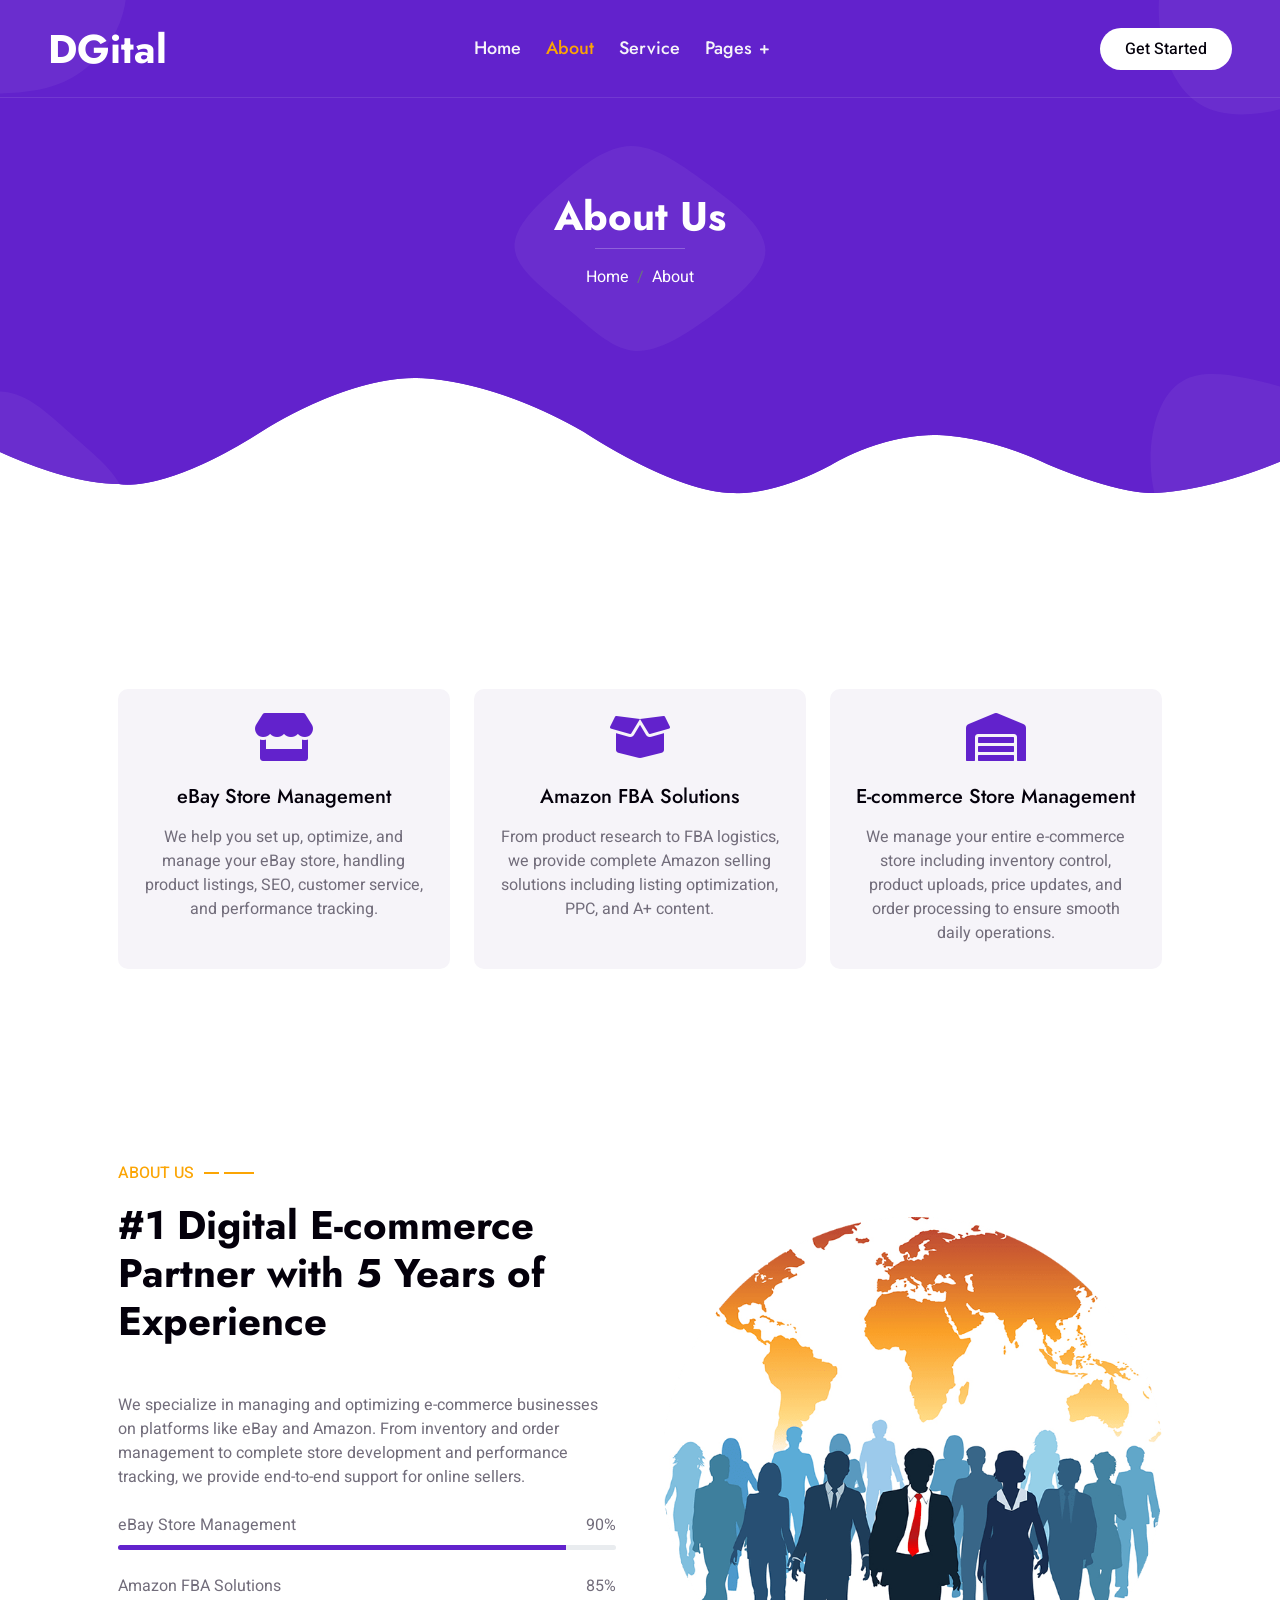
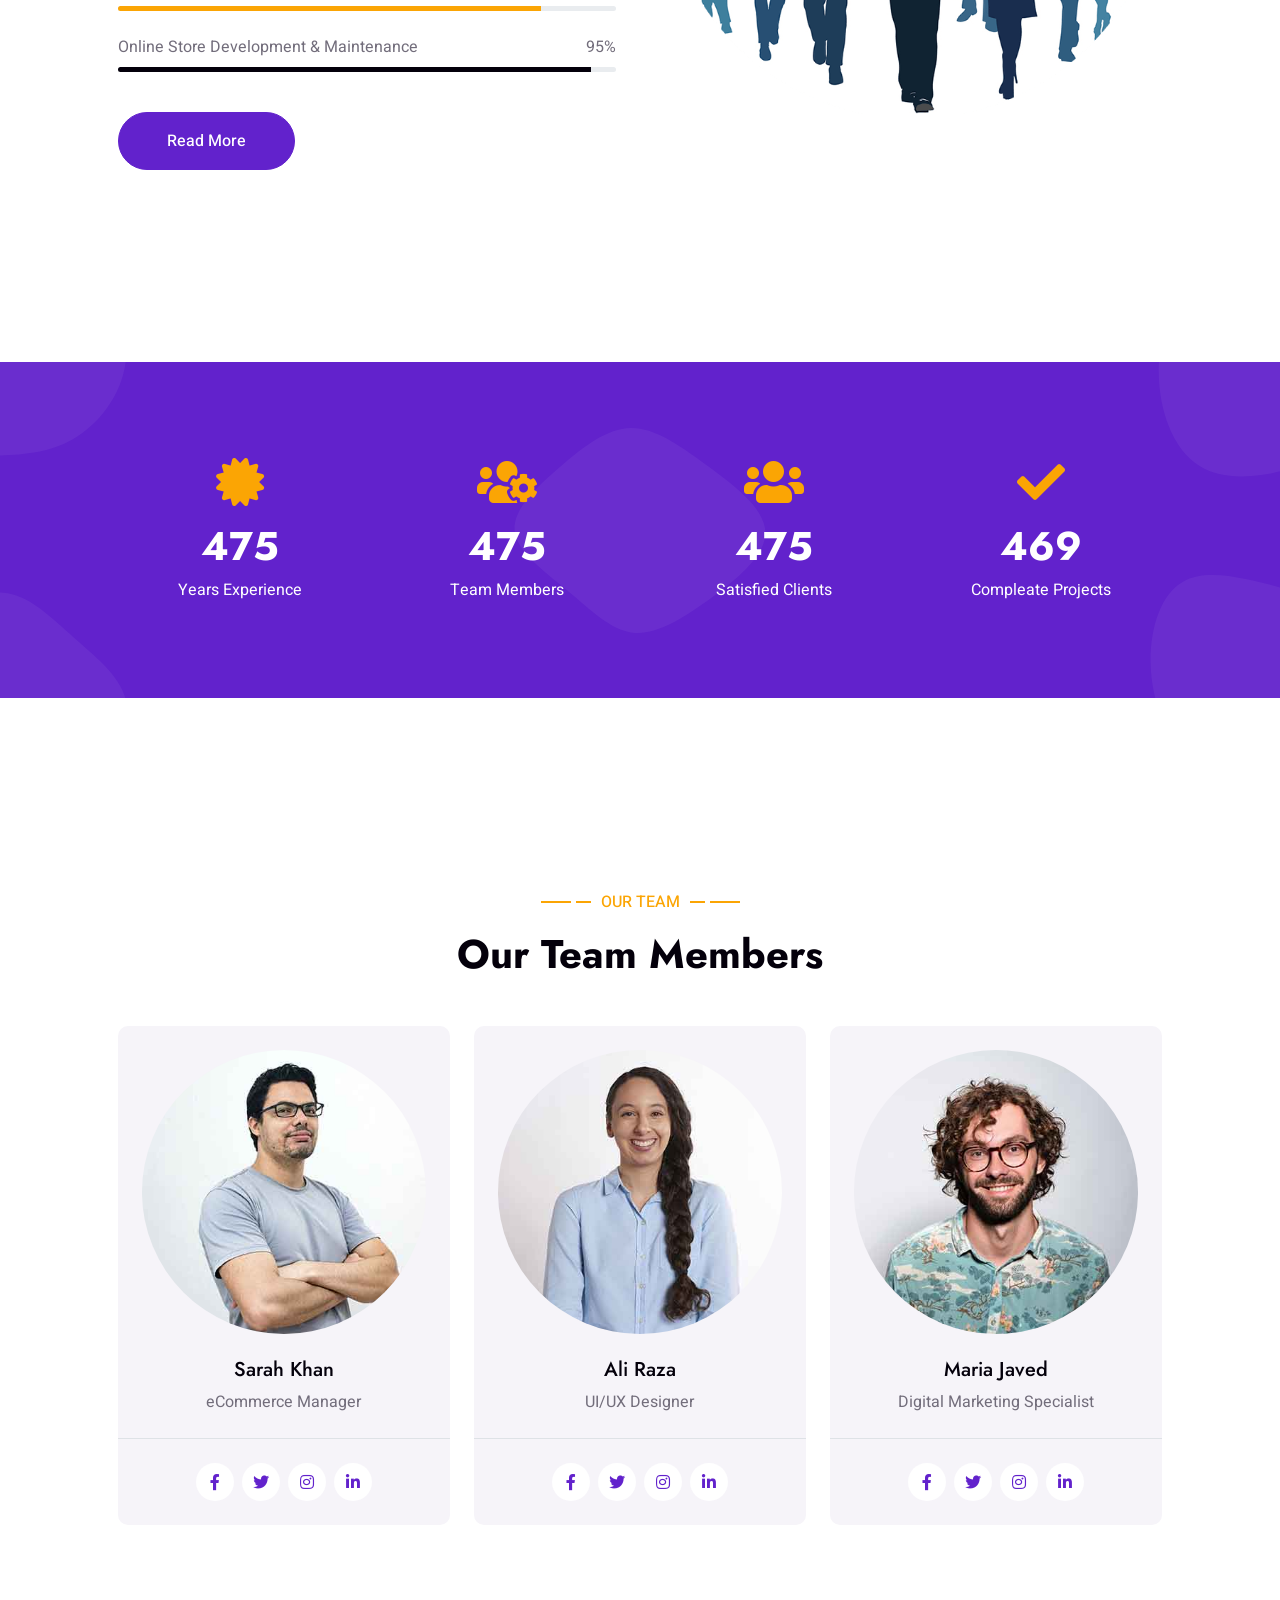
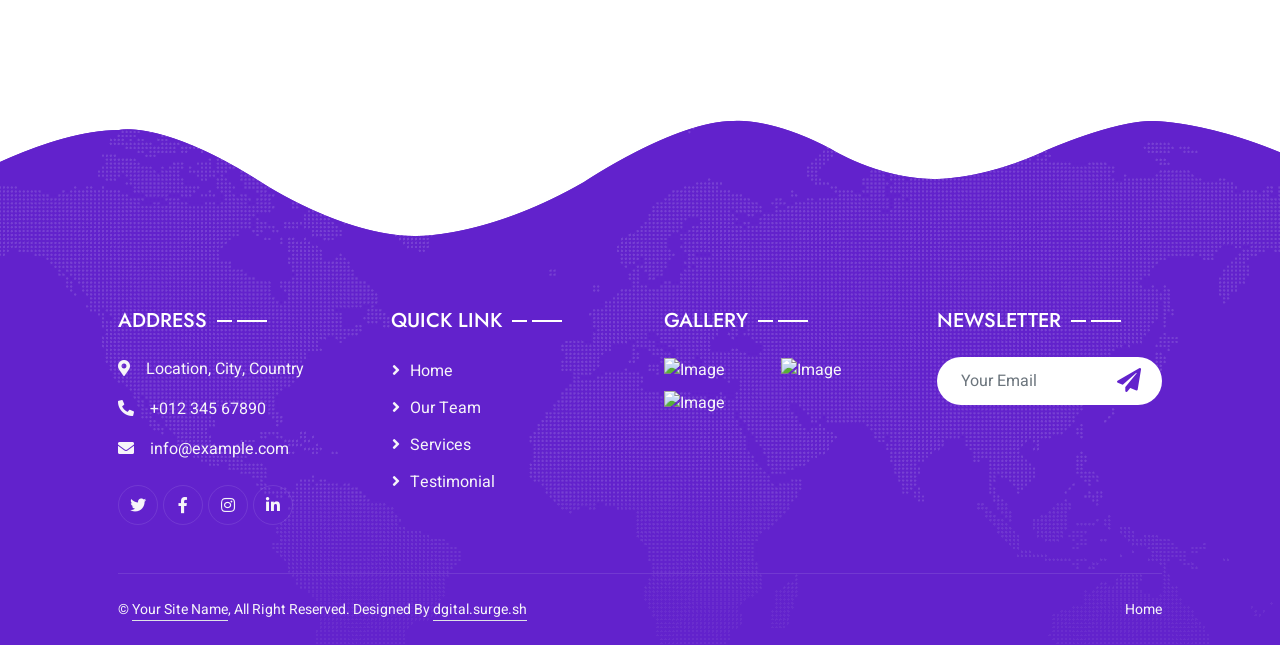
==== about.html @ bd850cbf "update" ====
<!DOCTYPE html>
<html lang="en">
  <head>
    <meta charset="utf-8" />
    <title>DGital - Digital Agency HTML Template</title>
    <meta content="width=device-width, initial-scale=1.0" name="viewport" />
    <meta content="" name="keywords" />
    <meta content="" name="description" />

    <!-- Favicon -->
    <link href="img/favicon.ico" rel="icon" />

    <!-- Google Web Fonts -->
    <link rel="preconnect" href="https://fonts.googleapis.com" />
    <link rel="preconnect" href="https://fonts.gstatic.com" crossorigin />
    <link
      href="https://fonts.googleapis.com/css2?family=Heebo:wght@400;500&family=Jost:wght@500;600;700&display=swap"
      rel="stylesheet"
    />

    <!-- Icon Font Stylesheet -->
    <link
      href="https://cdnjs.cloudflare.com/ajax/libs/font-awesome/5.10.0/css/all.min.css"
      rel="stylesheet"
    />
    <link
      href="https://cdn.jsdelivr.net/npm/bootstrap-icons@1.4.1/font/bootstrap-icons.css"
      rel="stylesheet"
    />

    <!-- Libraries Stylesheet -->
    <link href="lib/animate/animate.min.css" rel="stylesheet" />
    <link href="lib/owlcarousel/assets/owl.carousel.min.css" rel="stylesheet" />
    <link href="lib/lightbox/css/lightbox.min.css" rel="stylesheet" />

    <!-- Customized Bootstrap Stylesheet -->
    <link href="css/bootstrap.min.css" rel="stylesheet" />

    <!-- Template Stylesheet -->
    <link href="css/style.css" rel="stylesheet" />
  </head>

  <body>
    <div class="container-xxl bg-white p-0">
      <!-- Spinner Start -->
      <div
        id="spinner"
        class="show bg-white position-fixed translate-middle w-100 vh-100 top-50 start-50 d-flex align-items-center justify-content-center"
      >
        <div
          class="spinner-grow text-primary"
          style="width: 3rem; height: 3rem"
          role="status"
        >
          <span class="sr-only">Loading...</span>
        </div>
      </div>
      <!-- Spinner End -->

      <!-- Navbar & Hero Start -->
      <div class="container-xxl position-relative p-0">
        <nav
          class="navbar navbar-expand-lg navbar-light px-4 px-lg-5 py-3 py-lg-0"
        >
          <a href="index.html" class="navbar-brand p-0">
            <h1 class="m-0">DGital</h1>
            <!-- <img src="img/logo.png" alt="Logo"> -->
          </a>
          <button
            class="navbar-toggler"
            type="button"
            data-bs-toggle="collapse"
            data-bs-target="#navbarCollapse"
          >
            <span class="fa fa-bars"></span>
          </button>
          <div class="collapse navbar-collapse" id="navbarCollapse">
            <div class="navbar-nav mx-auto py-0">
              <a href="index.html" class="nav-item nav-link">Home</a>
              <a href="about.html" class="nav-item nav-link active">About</a>
              <a href="service.html" class="nav-item nav-link">Service</a>
              <!-- <a href="project.html" class="nav-item nav-link">Project</a> -->
              <div class="nav-item dropdown">
                <a
                  href="#"
                  class="nav-link dropdown-toggle"
                  data-bs-toggle="dropdown"
                  >Pages</a
                >
                <div class="dropdown-menu m-0">
                  <a href="team.html" class="dropdown-item">Our Team</a>
                  <a href="testimonial.html" class="dropdown-item"
                    >Testimonial</a
                  >
                </div>
              </div>
              <!-- <a href="contact.html" class="nav-item nav-link">Contact</a> -->
            </div>
            <a href="" class="btn rounded-pill py-2 px-4 ms-3 d-none d-lg-block"
              >Get Started</a
            >
          </div>
        </nav>

        <div class="container-xxl py-5 bg-primary hero-header">
          <div class="container my-5 py-5 px-lg-5">
            <div class="row g-5 py-5">
              <div class="col-12 text-center">
                <h1 class="text-white animated slideInDown">About Us</h1>
                <hr class="bg-white mx-auto mt-0" style="width: 90px" />
                <nav aria-label="breadcrumb">
                  <ol class="breadcrumb justify-content-center">
                    <li class="breadcrumb-item">
                      <a class="text-white" href="#">Home</a>
                    </li>
                    <li
                      class="breadcrumb-item text-white active"
                      aria-current="page"
                    >
                      About
                    </li>
                  </ol>
                </nav>
              </div>
            </div>
          </div>
        </div>
      </div>
      <!-- Navbar & Hero End -->

      <!-- Feature Start -->
      <div class="container-xxl py-5">
        <div class="container py-5 px-lg-5">
          <div class="row g-4">
            <!-- eBay Store Management -->
            <div
              class="col-lg-4 d-flex align-items-stretch wow fadeInUp"
              data-wow-delay="0.1s"
            >
              <div
                class="feature-item bg-light rounded text-center p-4 w-100 h-100"
              >
                <i class="fa fa-3x fa-store text-primary mb-4"></i>
                <h5 class="mb-3">eBay Store Management</h5>
                <p class="m-0">
                  We help you set up, optimize, and manage your eBay store,
                  handling product listings, SEO, customer service, and
                  performance tracking.
                </p>
              </div>
            </div>

            <!-- Amazon FBA Solutions -->
            <div
              class="col-lg-4 d-flex align-items-stretch wow fadeInUp"
              data-wow-delay="0.3s"
            >
              <div
                class="feature-item bg-light rounded text-center p-4 w-100 h-100"
              >
                <i class="fa fa-3x fa-box-open text-primary mb-4"></i>
                <h5 class="mb-3">Amazon FBA Solutions</h5>
                <p class="m-0">
                  From product research to FBA logistics, we provide complete
                  Amazon selling solutions including listing optimization, PPC,
                  and A+ content.
                </p>
              </div>
            </div>

            <!-- E-commerce Store Management -->
            <div
              class="col-lg-4 d-flex align-items-stretch wow fadeInUp"
              data-wow-delay="0.5s"
            >
              <div
                class="feature-item bg-light rounded text-center p-4 w-100 h-100"
              >
                <i class="fa fa-3x fa-warehouse text-primary mb-4"></i>
                <h5 class="mb-3">E-commerce Store Management</h5>
                <p class="m-0">
                  We manage your entire e-commerce store including inventory
                  control, product uploads, price updates, and order processing
                  to ensure smooth daily operations.
                </p>
              </div>
            </div>
          </div>
        </div>
      </div>
      <!-- Feature End -->

      <!-- About Start -->
      <div class="container-xxl py-5">
        <div class="container py-5 px-lg-5">
          <div class="row g-5 align-items-center">
            <div class="col-lg-6 wow fadeInUp" data-wow-delay="0.1s">
              <p class="section-title text-secondary">About Us<span></span></p>
              <h1 class="mb-5">
                #1 Digital E-commerce Partner with 5 Years of Experience
              </h1>
              <p class="mb-4">
                We specialize in managing and optimizing e-commerce businesses
                on platforms like eBay and Amazon. From inventory and order
                management to complete store development and performance
                tracking, we provide end-to-end support for online sellers.
              </p>

              <div class="skill mb-4">
                <div class="d-flex justify-content-between">
                  <p class="mb-2">eBay Store Management</p>
                  <p class="mb-2">90%</p>
                </div>
                <div class="progress">
                  <div
                    class="progress-bar bg-primary"
                    role="progressbar"
                    aria-valuenow="90"
                    aria-valuemin="0"
                    aria-valuemax="100"
                  ></div>
                </div>
              </div>

              <div class="skill mb-4">
                <div class="d-flex justify-content-between">
                  <p class="mb-2">Amazon FBA Solutions</p>
                  <p class="mb-2">85%</p>
                </div>
                <div class="progress">
                  <div
                    class="progress-bar bg-secondary"
                    role="progressbar"
                    aria-valuenow="85"
                    aria-valuemin="0"
                    aria-valuemax="100"
                  ></div>
                </div>
              </div>

              <div class="skill mb-4">
                <div class="d-flex justify-content-between">
                  <p class="mb-2">Online Store Development & Maintenance</p>
                  <p class="mb-2">95%</p>
                </div>
                <div class="progress">
                  <div
                    class="progress-bar bg-dark"
                    role="progressbar"
                    aria-valuenow="95"
                    aria-valuemin="0"
                    aria-valuemax="100"
                  ></div>
                </div>
              </div>

              <a
                href="about.html"
                class="btn btn-primary py-sm-3 px-sm-5 rounded-pill mt-3"
                >Read More</a
              >
            </div>

            <div class="col-lg-6">
              <img
                class="img-fluid wow zoomIn"
                data-wow-delay="0.5s"
                src="img/about.png"
              />
            </div>
          </div>
        </div>
      </div>
      <!-- About End -->

      <!-- Facts Start -->
      <div
        class="container-xxl bg-primary fact py-5 wow fadeInUp"
        data-wow-delay="0.1s"
      >
        <div class="container py-5 px-lg-5">
          <div class="row g-4">
            <div
              class="col-md-6 col-lg-3 text-center wow fadeIn"
              data-wow-delay="0.1s"
            >
              <i class="fa fa-certificate fa-3x text-secondary mb-3"></i>
              <h1 class="text-white mb-2" data-toggle="counter-up">1234</h1>
              <p class="text-white mb-0">Years Experience</p>
            </div>
            <div
              class="col-md-6 col-lg-3 text-center wow fadeIn"
              data-wow-delay="0.3s"
            >
              <i class="fa fa-users-cog fa-3x text-secondary mb-3"></i>
              <h1 class="text-white mb-2" data-toggle="counter-up">1234</h1>
              <p class="text-white mb-0">Team Members</p>
            </div>
            <div
              class="col-md-6 col-lg-3 text-center wow fadeIn"
              data-wow-delay="0.5s"
            >
              <i class="fa fa-users fa-3x text-secondary mb-3"></i>
              <h1 class="text-white mb-2" data-toggle="counter-up">1234</h1>
              <p class="text-white mb-0">Satisfied Clients</p>
            </div>
            <div
              class="col-md-6 col-lg-3 text-center wow fadeIn"
              data-wow-delay="0.7s"
            >
              <i class="fa fa-check fa-3x text-secondary mb-3"></i>
              <h1 class="text-white mb-2" data-toggle="counter-up">1234</h1>
              <p class="text-white mb-0">Compleate Projects</p>
            </div>
          </div>
        </div>
      </div>
      <!-- Facts End -->

      <!-- Team Start -->
      <div class="container-xxl py-5">
        <div class="container py-5 px-lg-5">
          <div class="wow fadeInUp" data-wow-delay="0.1s">
            <p class="section-title text-secondary justify-content-center">
              <span></span>Our Team<span></span>
            </p>
            <h1 class="text-center mb-5">Our Team Members</h1>
          </div>
          <div class="row g-4">
            <!-- Member 1 -->
            <div class="col-lg-4 col-md-6 wow fadeInUp" data-wow-delay="0.1s">
              <div class="team-item bg-light rounded">
                <div class="text-center border-bottom p-4">
                  <img
                    class="img-fluid rounded-circle mb-4"
                    src="img/team-1.jpg"
                    alt
                  />
                  <h5>Sarah Khan</h5>
                  <span>eCommerce Manager</span>
                </div>
                <div class="d-flex justify-content-center p-4">
                  <a class="btn btn-square mx-1" href="#"
                    ><i class="fab fa-facebook-f"></i
                  ></a>
                  <a class="btn btn-square mx-1" href="#"
                    ><i class="fab fa-twitter"></i
                  ></a>
                  <a class="btn btn-square mx-1" href="#"
                    ><i class="fab fa-instagram"></i
                  ></a>
                  <a class="btn btn-square mx-1" href="#"
                    ><i class="fab fa-linkedin-in"></i
                  ></a>
                </div>
              </div>
            </div>

            <!-- Member 2 -->
            <div class="col-lg-4 col-md-6 wow fadeInUp" data-wow-delay="0.3s">
              <div class="team-item bg-light rounded">
                <div class="text-center border-bottom p-4">
                  <img
                    class="img-fluid rounded-circle mb-4"
                    src="img/team-2.jpg"
                    alt
                  />
                  <h5>Ali Raza</h5>
                  <span>UI/UX Designer</span>
                </div>
                <div class="d-flex justify-content-center p-4">
                  <a class="btn btn-square mx-1" href="#"
                    ><i class="fab fa-facebook-f"></i
                  ></a>
                  <a class="btn btn-square mx-1" href="#"
                    ><i class="fab fa-twitter"></i
                  ></a>
                  <a class="btn btn-square mx-1" href="#"
                    ><i class="fab fa-instagram"></i
                  ></a>
                  <a class="btn btn-square mx-1" href="#"
                    ><i class="fab fa-linkedin-in"></i
                  ></a>
                </div>
              </div>
            </div>

            <!-- Member 3 -->
            <div class="col-lg-4 col-md-6 wow fadeInUp" data-wow-delay="0.5s">
              <div class="team-item bg-light rounded">
                <div class="text-center border-bottom p-4">
                  <img
                    class="img-fluid rounded-circle mb-4"
                    src="img/team-3.jpg"
                    alt
                  />
                  <h5>Maria Javed</h5>
                  <span>Digital Marketing Specialist</span>
                </div>
                <div class="d-flex justify-content-center p-4">
                  <a class="btn btn-square mx-1" href="#"
                    ><i class="fab fa-facebook-f"></i
                  ></a>
                  <a class="btn btn-square mx-1" href="#"
                    ><i class="fab fa-twitter"></i
                  ></a>
                  <a class="btn btn-square mx-1" href="#"
                    ><i class="fab fa-instagram"></i
                  ></a>
                  <a class="btn btn-square mx-1" href="#"
                    ><i class="fab fa-linkedin-in"></i
                  ></a>
                </div>
              </div>
            </div>
          </div>
        </div>
      </div>
      <!-- Team End -->

      <!-- Footer Start -->
      <footer
        class="container-fluid bg-primary text-light footer wow fadeIn"
        data-wow-delay="0.1s"
      >
        <div class="container py-5 px-lg-5">
          <div class="row g-5">
            <div class="col-md-6 col-lg-3">
              <p class="section-title text-white h5 mb-4">
                Address<span></span>
              </p>
              <p>
                <i class="fa fa-map-marker-alt me-3"></i>Location, City, Country
              </p>
              <p><i class="fa fa-phone-alt me-3"></i>+012 345 67890</p>
              <p><i class="fa fa-envelope me-3"></i>info@example.com</p>
              <div class="d-flex pt-2">
                <a class="btn btn-outline-light btn-social" href
                  ><i class="fab fa-twitter"></i
                ></a>
                <a class="btn btn-outline-light btn-social" href
                  ><i class="fab fa-facebook-f"></i
                ></a>
                <a class="btn btn-outline-light btn-social" href
                  ><i class="fab fa-instagram"></i
                ></a>
                <a class="btn btn-outline-light btn-social" href
                  ><i class="fab fa-linkedin-in"></i
                ></a>
              </div>
            </div>
            <div class="col-md-6 col-lg-3">
              <p class="section-title text-white h5 mb-4">
                Quick Link<span></span>
              </p>
              <a class="btn btn-link" href="index.html">Home</a>
              <a class="btn btn-link" href="team.html">Our Team</a>
              <a class="btn btn-link" href="service.html">Services</a>
              <a class="btn btn-link" href="testimonial.html">Testimonial</a>
            </div>
            <div class="col-md-6 col-lg-3">
              <p class="section-title text-white h5 mb-4">
                Gallery<span></span>
              </p>
              <div class="row g-2">
                <div class="col-6">
                  <img
                    class="img-fluid"
                    src="https://dailytimes.com.pk/assets/uploads/2023/03/21/july-palo-alto-ca-usa-amazon-logo-facade-one-their-office-buildings-located-silicon-valley-san-july-palo-alto-ca-154948655.jpg"
                    alt="Image"
                  />
                </div>
                <div class="col-6">
                    <img
                    class="img-fluid"
                    src="https://eu-central-1-enterprise-euc1.graphassets.com/AAg7wOEyuSfq2w8Bzgd1Xz/yPpj9NoRcyLj6BvCW8UA"
                    alt="Image"
                    />
                </div>
                <div class="col-6">
                  <img
                    class="img-fluid"
                    src="https://img.supdropshipping.com/wp-content/uploads/2023/10/What-Is-Shopify-2.jpg"
                    alt="Image"
                  />
                </div>
              </div>
            </div>
            <div class="col-md-6 col-lg-3">
              <p class="section-title text-white h5 mb-4">
                Newsletter<span></span>
              </p>
              <!-- <p>
                Lorem ipsum dolor sit amet elit. Phasellus nec pretium mi.
                Curabitur facilisis ornare velit non vulpu
              </p> -->
              <div class="position-relative w-100 mt-3">
                <input
                  class="form-control border-0 rounded-pill w-100 ps-4 pe-5"
                  type="text"
                  placeholder="Your Email"
                  style="height: 48px"
                />
                <button
                  type="button"
                  class="btn shadow-none position-absolute top-0 end-0 mt-1 me-2"
                >
                  <i class="fa fa-paper-plane text-primary fs-4"></i>
                </button>
              </div>
            </div>
          </div>
        </div>
        <div class="container px-lg-5">
          <div class="copyright">
            <div class="row">
              <div class="col-md-6 text-center text-md-start mb-3 mb-md-0">
                &copy; <a class="border-bottom" href="#">Your Site Name</a>, All
                Right Reserved. Designed By
                <a class="border-bottom" href="#">dgital.surge.sh</a>
              </div>
              <div class="col-md-6 text-center text-md-end">
                <div class="footer-menu">
                  <a href>Home</a>
                  <!-- <a href>Cookies</a> -->
                  <!-- <a href>Help</a>
                                    <a href>FQAs</a> -->
                </div>
              </div>
            </div>
          </div>
        </div>
      </footer>
      <!-- Footer End -->

      <!-- Back to Top -->
      <a href="#" class="btn btn-lg btn-secondary btn-lg-square back-to-top"
        ><i class="bi bi-arrow-up"></i
      ></a>
    </div>

    <!-- JavaScript Libraries -->
    <script src="https://code.jquery.com/jquery-3.4.1.min.js"></script>
    <script src="https://cdn.jsdelivr.net/npm/bootstrap@5.0.0/dist/js/bootstrap.bundle.min.js"></script>
    <script src="lib/wow/wow.min.js"></script>
    <script src="lib/easing/easing.min.js"></script>
    <script src="lib/waypoints/waypoints.min.js"></script>
    <script src="lib/counterup/counterup.min.js"></script>
    <script src="lib/owlcarousel/owl.carousel.min.js"></script>
    <script src="lib/isotope/isotope.pkgd.min.js"></script>
    <script src="lib/lightbox/js/lightbox.min.js"></script>

    <!-- Template Javascript -->
    <script src="js/main.js"></script>
  </body>
</html>
---- css/style.css ----
/********** Template CSS **********/
:root {
    --primary: #6222CC;
    --secondary: #FBA504;
    --light: #F6F4F9;
    --dark: #04000B;
}


/*** Spinner ***/
#spinner {
    opacity: 0;
    visibility: hidden;
    transition: opacity .5s ease-out, visibility 0s linear .5s;
    z-index: 99999;
}

#spinner.show {
    transition: opacity .5s ease-out, visibility 0s linear 0s;
    visibility: visible;
    opacity: 1;
}

.back-to-top {
    position: fixed;
    display: none;
    right: 45px;
    bottom: 45px;
    z-index: 99;
}


/*** Heading ***/
h1,
h2,
.fw-bold {
    font-weight: 700 !important;
}

h3,
h4,
.fw-semi-bold {
    font-weight: 600 !important;
}

h5,
h6,
.fw-medium {
    font-weight: 500 !important;
}


/*** Button ***/
.btn {
    font-weight: 500;
    transition: .5s;
}

.btn:hover {
    box-shadow: 0 0 10px rgba(0, 0, 0, .5);
}

.btn-square {
    width: 38px;
    height: 38px;
}

.btn-sm-square {
    width: 32px;
    height: 32px;
}

.btn-lg-square {
    width: 48px;
    height: 48px;
}

.btn-square,
.btn-sm-square,
.btn-lg-square {
    padding: 0;
    display: flex;
    align-items: center;
    justify-content: center;
    font-weight: normal;
    border-radius: 50px;
}


/*** Navbar ***/
.navbar .dropdown-toggle::after {
    border: none;
    content: "\f067";
    font-family: "Font Awesome 5 Free";
    font-size: 10px;
    font-weight: bold;
    vertical-align: middle;
    margin-left: 8px;
}

.navbar-light .navbar-nav .nav-link {
    position: relative;
    margin-right: 25px;
    padding: 35px 0;
    font-family: 'Jost', sans-serif;
    font-size: 18px;
    font-weight: 500;
    color: var(--light) !important;
    outline: none;
    transition: .5s;
}

.sticky-top.navbar-light .navbar-nav .nav-link {
    padding: 20px 0;
    color: var(--dark) !important;
}

.navbar-light .navbar-nav .nav-link:hover,
.navbar-light .navbar-nav .nav-link.active {
    color: var(--secondary) !important;
}

.navbar-light .navbar-brand h1 {
    color: #FFFFFF;
}

.navbar-light .navbar-brand img {
    max-height: 60px;
    transition: .5s;
}

.sticky-top.navbar-light .navbar-brand img {
    max-height: 45px;
}

@media (max-width: 991.98px) {
    .sticky-top.navbar-light {
        position: relative;
        background: #FFFFFF;
    }

    .navbar-light .navbar-collapse {
        margin-top: 15px;
        border-top: 1px solid #DDDDDD;
    }

    .navbar-light .navbar-nav .nav-link,
    .sticky-top.navbar-light .navbar-nav .nav-link {
        padding: 10px 0;
        margin-left: 0;
        color: var(--dark) !important;
    }

    .navbar-light .navbar-brand h1 {
        color: var(--primary);
    }

    .navbar-light .navbar-brand img {
        max-height: 45px;
    }
}

@media (min-width: 992px) {
    .navbar-light {
        position: absolute;
        width: 100%;
        top: 0;
        left: 0;
        border-bottom: 1px solid rgba(256, 256, 256, .1);
        z-index: 999;
    }
    
    .sticky-top.navbar-light {
        position: fixed;
        background: #FFFFFF;
    }

    .sticky-top.navbar-light .navbar-brand h1 {
        color: var(--primary);
    }

    .navbar-light .navbar-nav .nav-item .dropdown-menu {
        display: block;
        border: none;
        margin-top: 0;
        top: 150%;
        opacity: 0;
        visibility: hidden;
        transition: .5s;
    }

    .navbar-light .navbar-nav .nav-item:hover .dropdown-menu {
        top: 100%;
        visibility: visible;
        transition: .5s;
        opacity: 1;
    }

    .navbar-light .btn {
        color: var(--dark);
        background: #FFFFFF;
    }

    .sticky-top.navbar-light .btn {
        color: var(--dark);
        background: var(--secondary);
    }
}


/*** Hero Header ***/
.hero-header {
    margin-bottom: 6rem;
    padding: 18rem 0;
    background:
        url(../img/blob-top-left.png),
        url(../img/blob-top-right.png),
        url(../img/blob-bottom-left.png),
        url(../img/blob-bottom-right.png),
        url(../img/blob-center.png),
        url(../img/bg-bottom.png);
    background-position:
        left 0px top 0px,
        right 0px top 0px,
        left 0px bottom 0px,
        right 0px bottom 0px,
        center center,
        center bottom;
    background-repeat: no-repeat;
}

@media (max-width: 991.98px) {
    .hero-header {
        padding: 6rem 0 9rem 0;
    }
}


/*** Section Title ***/
.section-title {
    position: relative;
    display: flex;
    align-items: center;
    font-weight: 500;
    text-transform: uppercase;
}

.section-title span:first-child,
.section-title span:last-child {
    position: relative;
    display: inline-block;
    margin-right: 30px;
    width: 30px;
    height: 2px;
}

.section-title span:last-child {
    margin-right: 0;
    margin-left: 30px;
}

.section-title span:first-child::after,
.section-title span:last-child::after {
    position: absolute;
    content: "";
    width: 15px;
    height: 2px;
    top: 0;
    right: -20px;
}

.section-title span:last-child::after {
    right: auto;
    left: -20px;
}

.section-title.text-primary span:first-child,
.section-title.text-primary span:last-child,
.section-title.text-primary span:first-child::after,
.section-title.text-primary span:last-child::after {
    background: var(--primary);
}

.section-title.text-secondary span:first-child,
.section-title.text-secondary span:last-child,
.section-title.text-secondary span:first-child::after,
.section-title.text-secondary span:last-child::after {
    background: var(--secondary);
}

.section-title.text-white span:first-child,
.section-title.text-white span:last-child,
.section-title.text-white span:first-child::after,
.section-title.text-white span:last-child::after {
    background: #FFFFFF;
}


/*** Feature ***/
.feature-item {
    transition: .5s;
}

.feature-item:hover {
    margin-top: -15px;
}


/*** About ***/
.progress {
    height: 5px;
}

.progress .progress-bar {
    width: 0px;
    transition: 3s;
}


/*** Fact ***/
.fact {
    margin: 6rem 0;
    background:
        url(../img/blob-top-left.png),
        url(../img/blob-top-right.png),
        url(../img/blob-bottom-left.png),
        url(../img/blob-bottom-right.png),
        url(../img/blob-center.png);
    background-position:
        left 0px top 0px,
        right 0px top 0px,
        left 0px bottom 0px,
        right 0px bottom 0px,
        center center;
    background-repeat: no-repeat;
}


/*** Service ***/
.service-item {
    position: relative;
    padding: 45px 30px;
    background: var(--light);
    overflow: hidden;
    transition: .5s;
}

.service-item:hover {
    margin-top: -15px;
    padding-bottom: 60px;
    background: var(--primary);
}

.service-item .service-icon {
    margin: 0 auto 20px auto;
    width: 100px;
    height: 100px;
    display: flex;
    align-items: center;
    justify-content: center;
    color: var(--light);
    background: url(../img/blob-primary.png) center center no-repeat;
    background-size: contain;
    transition: .5s;
}

.service-item:hover .service-icon {
    color: var(--dark);
    background: url(../img/blob-secondary.png) center center no-repeat;
    background-size: contain;
}

.service-item h5,
.service-item p {
    transition: .5s;
}

.service-item:hover h5,
.service-item:hover p {
    color: #FFFFFF;
}

.service-item a.btn {
    position: absolute;
    bottom: -40px;
    left: 50%;
    transform: translateX(-50%);
    color: var(--primary);
    background: #FFFFFF;
    border-radius: 40px 40px 0 0;
    transition: .5s;
    z-index: 1;
}

.service-item a.btn:hover {
    color: var(--dark);
    background: var(--secondary);
}

.service-item:hover a.btn {
    bottom: 0;
}


/*** Project Portfolio ***/
#portfolio-flters li {
    display: inline-block;
    font-weight: 500;
    color: var(--dark);
    cursor: pointer;
    transition: .5s;
    border-bottom: 2px solid transparent;
}

#portfolio-flters li:hover,
#portfolio-flters li.active {
    color: var(--primary);
    border-color: var(--primary);
}

.portfolio-item img {
    transition: .5s;
}

.portfolio-item:hover img {
    transform: scale(1.1);
}

.portfolio-item .portfolio-overlay {
    position: absolute;
    display: flex;
    align-items: center;
    justify-content: center;
    width: 100%;
    height: 100%;
    top: 0;
    left: 0;
    background: rgba(98, 34, 204, .9);
    transition: .5s;
    opacity: 0;
}

.portfolio-item:hover .portfolio-overlay {
    opacity: 1;
}


/*** Newsletter ***/
.newsletter {
    margin: 6rem 0;
    background:
        url(../img/blob-top-left.png),
        url(../img/blob-top-right.png),
        url(../img/blob-bottom-left.png),
        url(../img/blob-bottom-right.png),
        url(../img/blob-center.png);
    background-position:
        left 0px top 0px,
        right 0px top 0px,
        left 0px bottom 0px,
        right 0px bottom 0px,
        center center;
    background-repeat: no-repeat;
}


/*** Testimonial ***/
.testimonial-carousel .testimonial-item {
    padding: 0 30px 30px 30px;
}

.testimonial-carousel .owl-nav {
    display: flex;
    justify-content: center;
}

.testimonial-carousel .owl-nav .owl-prev,
.testimonial-carousel .owl-nav .owl-next {
    margin: 0 12px;
    width: 60px;
    height: 60px;
    display: flex;
    align-items: center;
    justify-content: center;
    color: var(--primary);
    background: var(--light);
    border-radius: 60px;
    font-size: 22px;
    transition: .5s;
}

.testimonial-carousel .owl-nav .owl-prev:hover,
.testimonial-carousel .owl-nav .owl-next:hover {
    color: #FFFFFF;
    background: var(--primary);
    box-shadow: 0 0 10px rgba(0, 0, 0, .5);
}


/*** Team ***/
.team-item .btn {
    color: var(--primary);
    background: #FFFFFF;
}

.team-item .btn:hover {
    color: #FFFFFF;
    background: var(--primary);
}


/*** Footer ***/
.footer {
    margin-top: 6rem;
    padding-top: 9rem;
    background:
        url(../img/bg-top.png),
        url(../img/map.png);
    background-position:
        center top,
        center center;
    background-repeat: no-repeat;
}

.footer .btn.btn-social {
    margin-right: 5px;
    width: 40px;
    height: 40px;
    display: flex;
    align-items: center;
    justify-content: center;
    color: var(--light);
    border: 1px solid rgba(256, 256, 256, .1);
    border-radius: 40px;
    transition: .3s;
}

.footer .btn.btn-social:hover {
    color: var(--primary);
}

.footer .btn.btn-link {
    display: block;
    margin-bottom: 10px;
    padding: 0;
    text-align: left;
    color: var(--light);
    font-weight: normal;
    transition: .3s;
}

.footer .btn.btn-link::before {
    position: relative;
    content: "\f105";
    font-family: "Font Awesome 5 Free";
    font-weight: 900;
    margin-right: 10px;
}

.footer .btn.btn-link:hover {
    letter-spacing: 1px;
    box-shadow: none;
    color: var(--secondary);
}

.footer .copyright {
    padding: 25px 0;
    font-size: 14px;
    border-top: 1px solid rgba(256, 256, 256, .1);
}

.footer .copyright a {
    color: var(--light);
}

.footer .footer-menu a {
    margin-right: 15px;
    padding-right: 15px;
    border-right: 1px solid rgba(255, 255, 255, .1);
}

.footer .footer-menu a:last-child {
    margin-right: 0;
    padding-right: 0;
    border-right: none;
}

.footer .copyright a:hover,
.footer .footer-menu a:hover {
    color: var(--secondary);
}
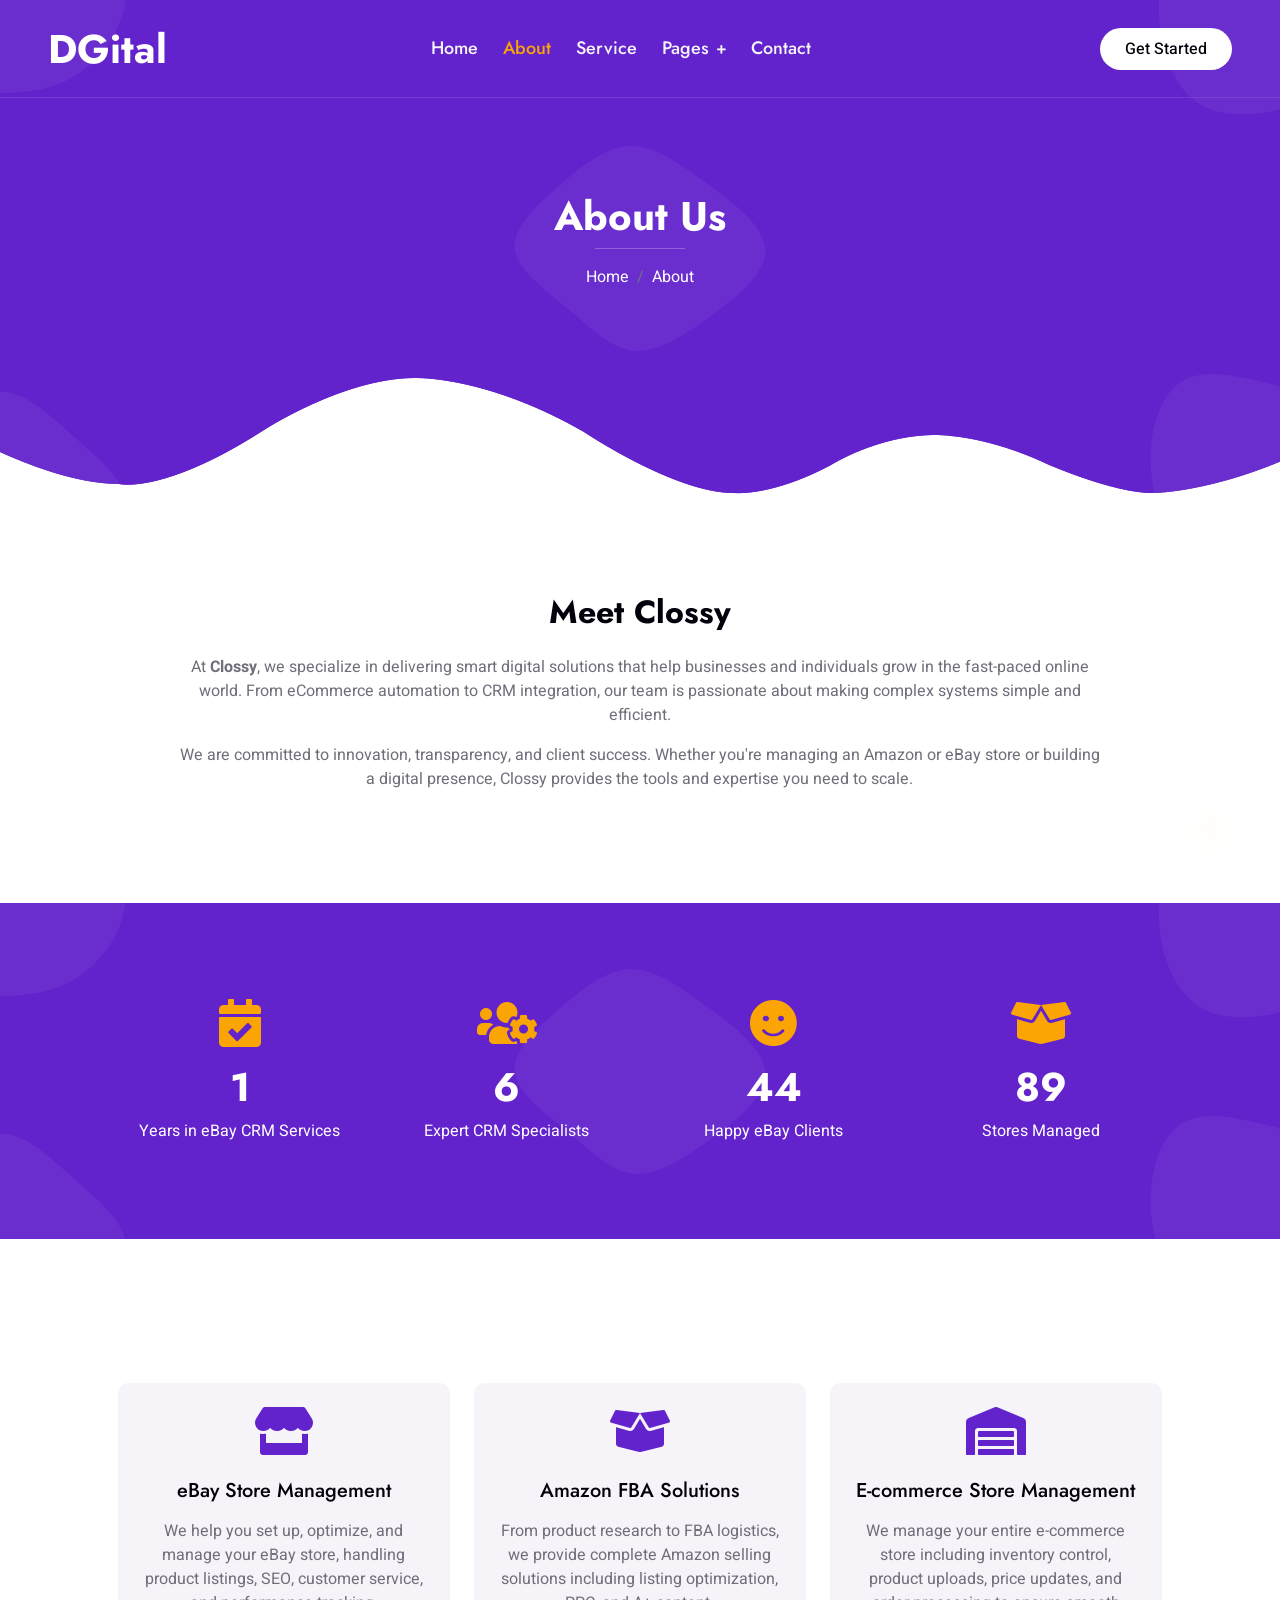
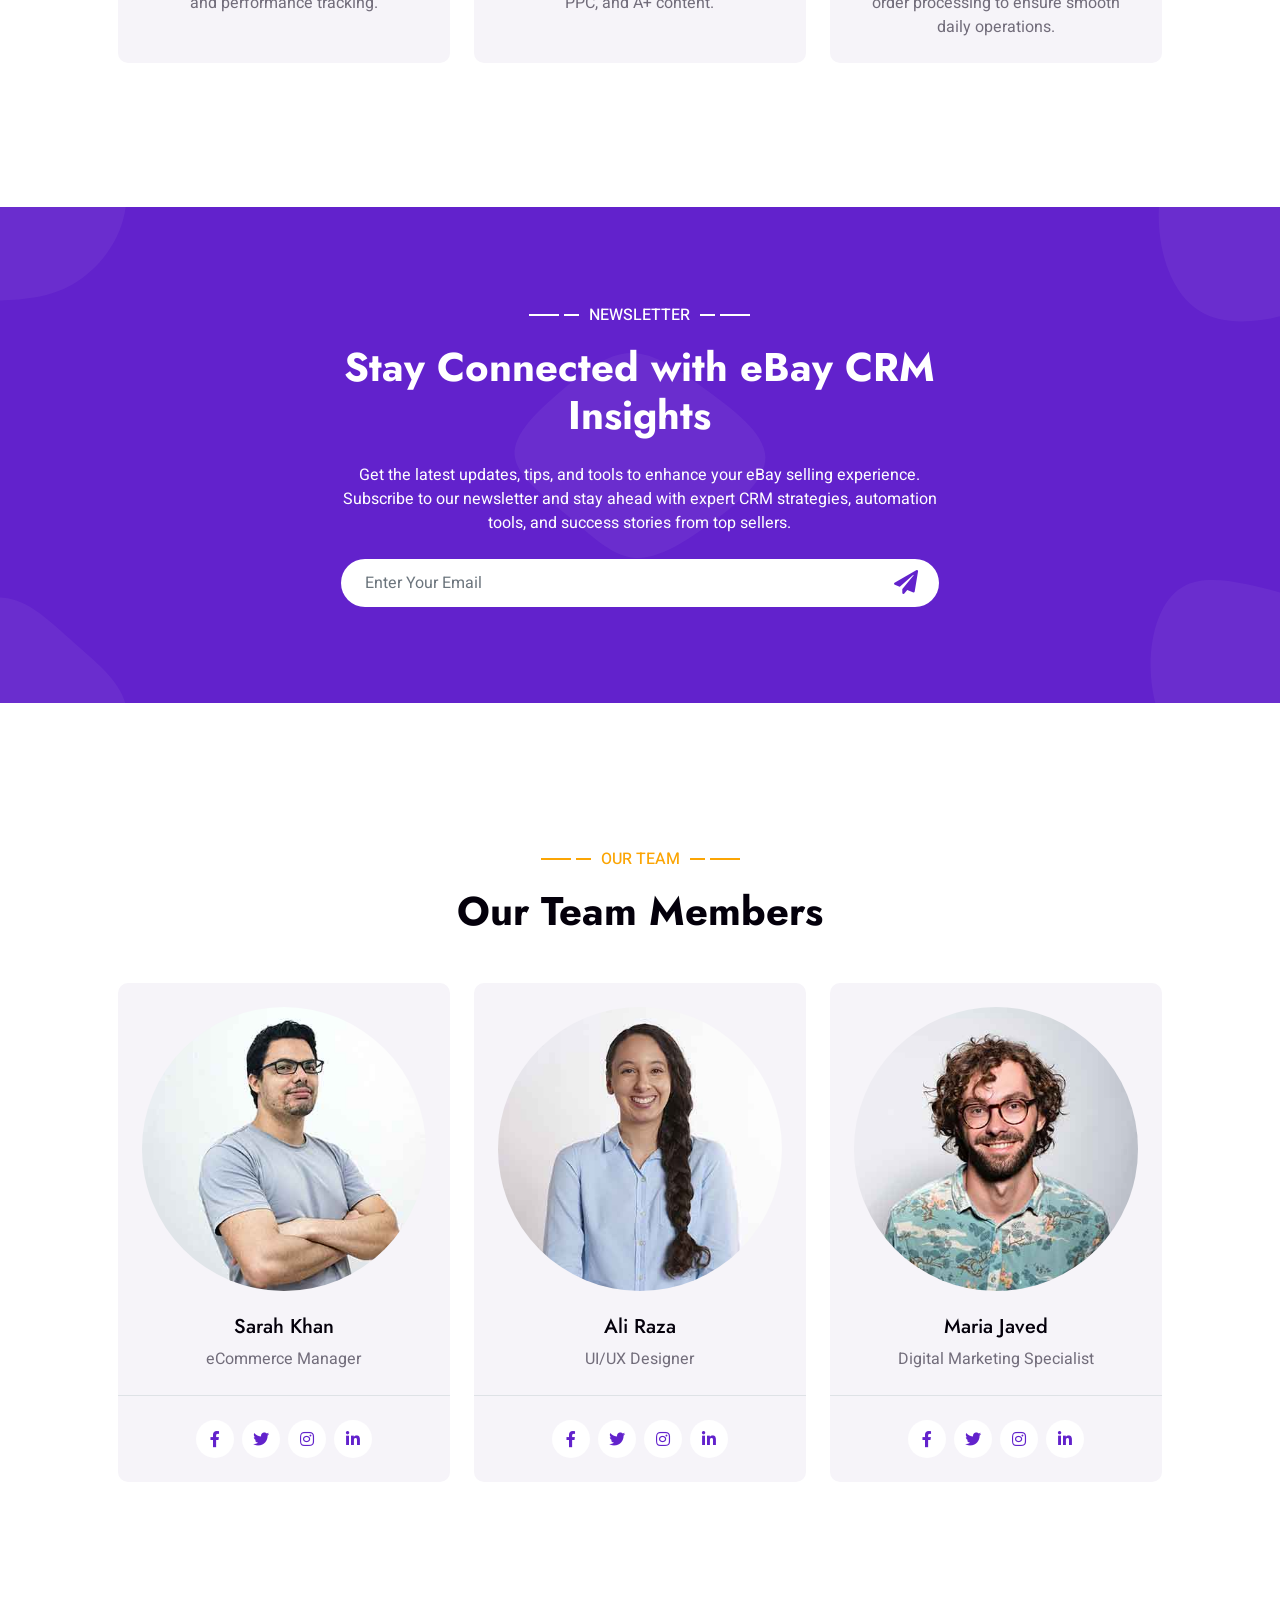
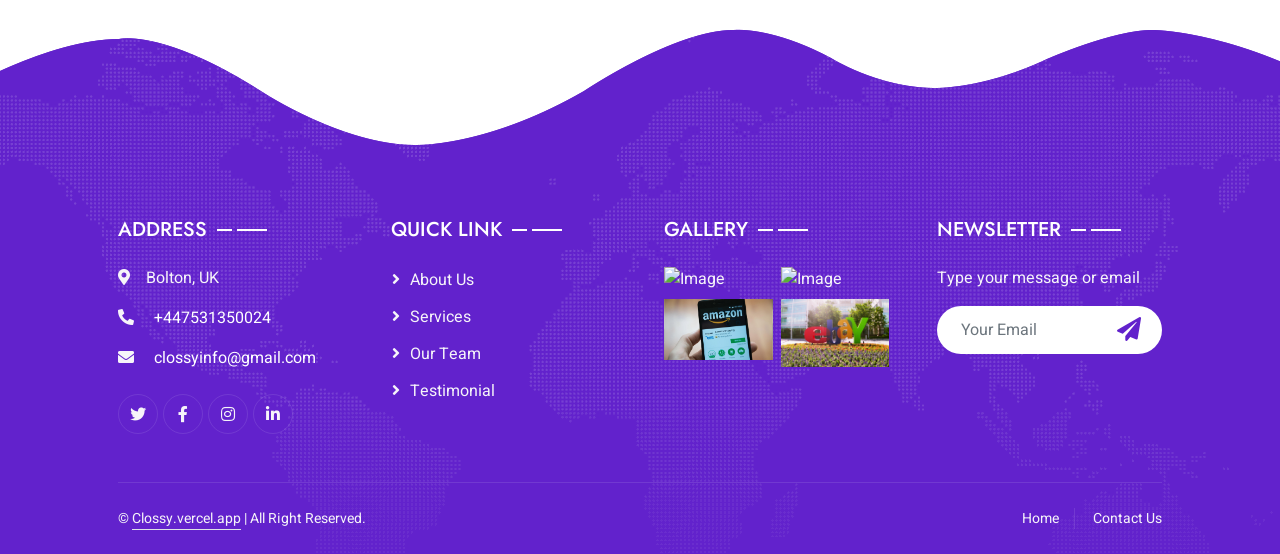
==== commit 7b245d5d: "4th" ====
--- a/about.html
+++ b/about.html
@@ -4,8 +4,8 @@
     <meta charset="utf-8" />
     <title>DGital - Digital Agency HTML Template</title>
     <meta content="width=device-width, initial-scale=1.0" name="viewport" />
-    <meta content="" name="keywords" />
-    <meta content="" name="description" />
+    <meta content name="keywords" />
+    <meta content name="description" />
 
     <!-- Favicon -->
     <link href="img/favicon.ico" rel="icon" />
@@ -15,18 +15,15 @@
     <link rel="preconnect" href="https://fonts.gstatic.com" crossorigin />
     <link
       href="https://fonts.googleapis.com/css2?family=Heebo:wght@400;500&family=Jost:wght@500;600;700&display=swap"
-      rel="stylesheet"
-    />
+      rel="stylesheet" />
 
     <!-- Icon Font Stylesheet -->
     <link
       href="https://cdnjs.cloudflare.com/ajax/libs/font-awesome/5.10.0/css/all.min.css"
-      rel="stylesheet"
-    />
+      rel="stylesheet" />
     <link
       href="https://cdn.jsdelivr.net/npm/bootstrap-icons@1.4.1/font/bootstrap-icons.css"
-      rel="stylesheet"
-    />
+      rel="stylesheet" />
 
     <!-- Libraries Stylesheet -->
     <link href="lib/animate/animate.min.css" rel="stylesheet" />
@@ -45,13 +42,11 @@
       <!-- Spinner Start -->
       <div
         id="spinner"
-        class="show bg-white position-fixed translate-middle w-100 vh-100 top-50 start-50 d-flex align-items-center justify-content-center"
-      >
+        class="show bg-white position-fixed translate-middle w-100 vh-100 top-50 start-50 d-flex align-items-center justify-content-center">
         <div
           class="spinner-grow text-primary"
           style="width: 3rem; height: 3rem"
-          role="status"
-        >
+          role="status">
           <span class="sr-only">Loading...</span>
         </div>
       </div>
@@ -60,8 +55,7 @@
       <!-- Navbar & Hero Start -->
       <div class="container-xxl position-relative p-0">
         <nav
-          class="navbar navbar-expand-lg navbar-light px-4 px-lg-5 py-3 py-lg-0"
-        >
+          class="navbar navbar-expand-lg navbar-light px-4 px-lg-5 py-3 py-lg-0">
           <a href="index.html" class="navbar-brand p-0">
             <h1 class="m-0">DGital</h1>
             <!-- <img src="img/logo.png" alt="Logo"> -->
@@ -70,8 +64,7 @@
             class="navbar-toggler"
             type="button"
             data-bs-toggle="collapse"
-            data-bs-target="#navbarCollapse"
-          >
+            data-bs-target="#navbarCollapse">
             <span class="fa fa-bars"></span>
           </button>
           <div class="collapse navbar-collapse" id="navbarCollapse">
@@ -84,27 +77,24 @@
                 <a
                   href="#"
                   class="nav-link dropdown-toggle"
-                  data-bs-toggle="dropdown"
-                  >Pages</a
-                >
+                  data-bs-toggle="dropdown">Pages</a>
                 <div class="dropdown-menu m-0">
                   <a href="team.html" class="dropdown-item">Our Team</a>
-                  <a href="testimonial.html" class="dropdown-item"
-                    >Testimonial</a
-                  >
-                </div>
-              </div>
-              <!-- <a href="contact.html" class="nav-item nav-link">Contact</a> -->
-            </div>
-            <a href="" class="btn rounded-pill py-2 px-4 ms-3 d-none d-lg-block"
-              >Get Started</a
-            >
+                  <a href="testimonial.html"
+                    class="dropdown-item">Testimonial</a>
+                </div>
+              </div>
+              <a href="contact.html" class="nav-item nav-link">Contact</a>
+            </div>
+            <a href
+              class="btn rounded-pill py-2 px-4 ms-3 d-none d-lg-block">Get
+              Started</a>
           </div>
         </nav>
 
-        <div class="container-xxl py-5 bg-primary hero-header">
-          <div class="container my-5 py-5 px-lg-5">
-            <div class="row g-5 py-5">
+        <div class="container-xxl py-lg-5 py-3 bg-primary hero-header">
+          <div class="container my-5 py-lg-5 py-3 px-lg-5">
+            <div class="row g-5 py-lg-5 py-3">
               <div class="col-12 text-center">
                 <h1 class="text-white animated slideInDown">About Us</h1>
                 <hr class="bg-white mx-auto mt-0" style="width: 90px" />
@@ -115,8 +105,7 @@
                     </li>
                     <li
                       class="breadcrumb-item text-white active"
-                      aria-current="page"
-                    >
+                      aria-current="page">
                       About
                     </li>
                   </ol>
@@ -128,18 +117,76 @@
       </div>
       <!-- Navbar & Hero End -->
 
+      <section class="container py-lg-5 py-3">
+        <div class="row justify-content-center">
+          <div class="col-lg-10 text-center">
+            <h2 class="mb-4">Meet Clossy</h2>
+            <p class="mb-3">
+              At <strong>Clossy</strong>, we specialize in delivering smart
+              digital solutions that help businesses and individuals grow in the
+              fast-paced online world. From eCommerce automation to CRM
+              integration, our team is passionate about making complex systems
+              simple and efficient.
+            </p>
+            <p>
+              We are committed to innovation, transparency, and client success.
+              Whether you're managing an Amazon or eBay store or building a
+              digital presence, Clossy provides the tools and expertise you need
+              to scale.
+            </p>
+          </div>
+        </div>
+      </section>
+
+      <!-- Facts Start -->
+      <div
+        class="container-xxl bg-primary fact py-lg-5 py-3 wow fadeInUp"
+        data-wow-delay="0.1s">
+        <div class="container py-lg-5 py-3 px-lg-5">
+          <div class="row g-4">
+            <div
+              class="col-md-6 col-lg-3 text-center wow fadeIn"
+              data-wow-delay="0.1s">
+              <i class="fa fa-calendar-check fa-3x text-secondary mb-3"></i>
+              <h1 class="text-white mb-2" data-toggle="counter-up">5</h1>
+              <p class="text-white mb-0">Years in eBay CRM Services</p>
+            </div>
+            <div
+              class="col-md-6 col-lg-3 text-center wow fadeIn"
+              data-wow-delay="0.3s">
+              <i class="fa fa-users-cog fa-3x text-secondary mb-3"></i>
+              <h1 class="text-white mb-2" data-toggle="counter-up">20</h1>
+              <p class="text-white mb-0">Expert CRM Specialists</p>
+            </div>
+            <div
+              class="col-md-6 col-lg-3 text-center wow fadeIn"
+              data-wow-delay="0.5s">
+              <i class="fa fa-smile fa-3x text-secondary mb-3"></i>
+              <h1 class="text-white mb-2" data-toggle="counter-up">150</h1>
+              <p class="text-white mb-0">Happy eBay Clients</p>
+            </div>
+            <div
+              class="col-md-6 col-lg-3 text-center wow fadeIn"
+              data-wow-delay="0.7s">
+              <i class="fa fa-box-open fa-3x text-secondary mb-3"></i>
+              <h1 class="text-white mb-2" data-toggle="counter-up">300</h1>
+              <p class="text-white mb-0">Stores Managed</p>
+            </div>
+          </div>
+        </div>
+      </div>
+      <!-- Facts End -->
+
       <!-- Feature Start -->
-      <div class="container-xxl py-5">
-        <div class="container py-5 px-lg-5">
+      <div class="container-xxl py-lg-5 py-3">
+        <div class="container py-lg-5 py-3 px-lg-5">
           <div class="row g-4">
             <!-- eBay Store Management -->
             <div
               class="col-lg-4 d-flex align-items-stretch wow fadeInUp"
-              data-wow-delay="0.1s"
-            >
+              data-wow-delay="0.1s">
               <div
-                class="feature-item bg-light rounded text-center p-4 w-100 h-100"
-              >
+                class="feature-item bg-light rounded text-center p-4 w-100 h-100">
                 <i class="fa fa-3x fa-store text-primary mb-4"></i>
                 <h5 class="mb-3">eBay Store Management</h5>
                 <p class="m-0">
@@ -153,11 +200,9 @@
             <!-- Amazon FBA Solutions -->
             <div
               class="col-lg-4 d-flex align-items-stretch wow fadeInUp"
-              data-wow-delay="0.3s"
-            >
+              data-wow-delay="0.3s">
               <div
-                class="feature-item bg-light rounded text-center p-4 w-100 h-100"
-              >
+                class="feature-item bg-light rounded text-center p-4 w-100 h-100">
                 <i class="fa fa-3x fa-box-open text-primary mb-4"></i>
                 <h5 class="mb-3">Amazon FBA Solutions</h5>
                 <p class="m-0">
@@ -171,11 +216,9 @@
             <!-- E-commerce Store Management -->
             <div
               class="col-lg-4 d-flex align-items-stretch wow fadeInUp"
-              data-wow-delay="0.5s"
-            >
+              data-wow-delay="0.5s">
               <div
-                class="feature-item bg-light rounded text-center p-4 w-100 h-100"
-              >
+                class="feature-item bg-light rounded text-center p-4 w-100 h-100">
                 <i class="fa fa-3x fa-warehouse text-primary mb-4"></i>
                 <h5 class="mb-3">E-commerce Store Management</h5>
                 <p class="m-0">
@@ -190,136 +233,47 @@
       </div>
       <!-- Feature End -->
 
-      <!-- About Start -->
-      <div class="container-xxl py-5">
-        <div class="container py-5 px-lg-5">
-          <div class="row g-5 align-items-center">
-            <div class="col-lg-6 wow fadeInUp" data-wow-delay="0.1s">
-              <p class="section-title text-secondary">About Us<span></span></p>
-              <h1 class="mb-5">
-                #1 Digital E-commerce Partner with 5 Years of Experience
-              </h1>
-              <p class="mb-4">
-                We specialize in managing and optimizing e-commerce businesses
-                on platforms like eBay and Amazon. From inventory and order
-                management to complete store development and performance
-                tracking, we provide end-to-end support for online sellers.
-              </p>
-
-              <div class="skill mb-4">
-                <div class="d-flex justify-content-between">
-                  <p class="mb-2">eBay Store Management</p>
-                  <p class="mb-2">90%</p>
-                </div>
-                <div class="progress">
-                  <div
-                    class="progress-bar bg-primary"
-                    role="progressbar"
-                    aria-valuenow="90"
-                    aria-valuemin="0"
-                    aria-valuemax="100"
-                  ></div>
-                </div>
-              </div>
-
-              <div class="skill mb-4">
-                <div class="d-flex justify-content-between">
-                  <p class="mb-2">Amazon FBA Solutions</p>
-                  <p class="mb-2">85%</p>
-                </div>
-                <div class="progress">
-                  <div
-                    class="progress-bar bg-secondary"
-                    role="progressbar"
-                    aria-valuenow="85"
-                    aria-valuemin="0"
-                    aria-valuemax="100"
-                  ></div>
-                </div>
-              </div>
-
-              <div class="skill mb-4">
-                <div class="d-flex justify-content-between">
-                  <p class="mb-2">Online Store Development & Maintenance</p>
-                  <p class="mb-2">95%</p>
-                </div>
-                <div class="progress">
-                  <div
-                    class="progress-bar bg-dark"
-                    role="progressbar"
-                    aria-valuenow="95"
-                    aria-valuemin="0"
-                    aria-valuemax="100"
-                  ></div>
-                </div>
-              </div>
-
-              <a
-                href="about.html"
-                class="btn btn-primary py-sm-3 px-sm-5 rounded-pill mt-3"
-                >Read More</a
-              >
-            </div>
-
-            <div class="col-lg-6">
-              <img
-                class="img-fluid wow zoomIn"
-                data-wow-delay="0.5s"
-                src="img/about.png"
-              />
+      <!-- Newsletter Start -->
+      <div class="container-xxl bg-primary newsletter py-lg-5 py-3 wow fadeInUp"
+        data-wow-delay="0.1s">
+        <div class="container py-lg-5 py-3 px-lg-5">
+          <div class="row justify-content-center">
+            <div class="col-lg-7 text-center">
+              <p class="section-title text-white justify-content-center">
+                <span></span>Newsletter<span></span>
+              </p>
+              <h1 class="text-center text-white mb-4">Stay Connected with eBay
+                CRM Insights</h1>
+              <p class="text-white mb-4">
+                Get the latest updates, tips, and tools to enhance your eBay
+                selling experience. Subscribe to our newsletter and stay ahead
+                with expert CRM strategies, automation tools, and success
+                stories from top sellers.
+              </p>
+              <form name="submit-to-google-sheet">
+                <div class="position-relative w-100 mt-3">
+                  <input
+                    class="form-control border-0 rounded-pill w-100 ps-4 pe-5"
+                    type="email"
+                    name="Newslatter"
+                    placeholder="Enter Your Email"
+                    required
+                    style="height: 48px;">
+                  <button type="submit"
+                    class="btn shadow-none position-absolute top-0 end-0 mt-1 me-2">
+                    <i class="fa fa-paper-plane text-primary fs-4"></i>
+                  </button>
+                </div>
+              </form>
             </div>
           </div>
         </div>
       </div>
-      <!-- About End -->
-
-      <!-- Facts Start -->
-      <div
-        class="container-xxl bg-primary fact py-5 wow fadeInUp"
-        data-wow-delay="0.1s"
-      >
-        <div class="container py-5 px-lg-5">
-          <div class="row g-4">
-            <div
-              class="col-md-6 col-lg-3 text-center wow fadeIn"
-              data-wow-delay="0.1s"
-            >
-              <i class="fa fa-certificate fa-3x text-secondary mb-3"></i>
-              <h1 class="text-white mb-2" data-toggle="counter-up">1234</h1>
-              <p class="text-white mb-0">Years Experience</p>
-            </div>
-            <div
-              class="col-md-6 col-lg-3 text-center wow fadeIn"
-              data-wow-delay="0.3s"
-            >
-              <i class="fa fa-users-cog fa-3x text-secondary mb-3"></i>
-              <h1 class="text-white mb-2" data-toggle="counter-up">1234</h1>
-              <p class="text-white mb-0">Team Members</p>
-            </div>
-            <div
-              class="col-md-6 col-lg-3 text-center wow fadeIn"
-              data-wow-delay="0.5s"
-            >
-              <i class="fa fa-users fa-3x text-secondary mb-3"></i>
-              <h1 class="text-white mb-2" data-toggle="counter-up">1234</h1>
-              <p class="text-white mb-0">Satisfied Clients</p>
-            </div>
-            <div
-              class="col-md-6 col-lg-3 text-center wow fadeIn"
-              data-wow-delay="0.7s"
-            >
-              <i class="fa fa-check fa-3x text-secondary mb-3"></i>
-              <h1 class="text-white mb-2" data-toggle="counter-up">1234</h1>
-              <p class="text-white mb-0">Compleate Projects</p>
-            </div>
-          </div>
-        </div>
-      </div>
-      <!-- Facts End -->
+      <!-- Newsletter End -->
 
       <!-- Team Start -->
-      <div class="container-xxl py-5">
-        <div class="container py-5 px-lg-5">
+      <div class="container-xxl py-lg-5 py-3">
+        <div class="container py-lg-5 py-3 px-lg-5">
           <div class="wow fadeInUp" data-wow-delay="0.1s">
             <p class="section-title text-secondary justify-content-center">
               <span></span>Our Team<span></span>
@@ -334,24 +288,19 @@
                   <img
                     class="img-fluid rounded-circle mb-4"
                     src="img/team-1.jpg"
-                    alt
-                  />
+                    alt />
                   <h5>Sarah Khan</h5>
                   <span>eCommerce Manager</span>
                 </div>
                 <div class="d-flex justify-content-center p-4">
-                  <a class="btn btn-square mx-1" href="#"
-                    ><i class="fab fa-facebook-f"></i
-                  ></a>
-                  <a class="btn btn-square mx-1" href="#"
-                    ><i class="fab fa-twitter"></i
-                  ></a>
-                  <a class="btn btn-square mx-1" href="#"
-                    ><i class="fab fa-instagram"></i
-                  ></a>
-                  <a class="btn btn-square mx-1" href="#"
-                    ><i class="fab fa-linkedin-in"></i
-                  ></a>
+                  <a class="btn btn-square mx-1" href="#"><i
+                      class="fab fa-facebook-f"></i></a>
+                  <a class="btn btn-square mx-1" href="#"><i
+                      class="fab fa-twitter"></i></a>
+                  <a class="btn btn-square mx-1" href="#"><i
+                      class="fab fa-instagram"></i></a>
+                  <a class="btn btn-square mx-1" href="#"><i
+                      class="fab fa-linkedin-in"></i></a>
                 </div>
               </div>
             </div>
@@ -363,24 +312,19 @@
                   <img
                     class="img-fluid rounded-circle mb-4"
                     src="img/team-2.jpg"
-                    alt
-                  />
+                    alt />
                   <h5>Ali Raza</h5>
                   <span>UI/UX Designer</span>
                 </div>
                 <div class="d-flex justify-content-center p-4">
-                  <a class="btn btn-square mx-1" href="#"
-                    ><i class="fab fa-facebook-f"></i
-                  ></a>
-                  <a class="btn btn-square mx-1" href="#"
-                    ><i class="fab fa-twitter"></i
-                  ></a>
-                  <a class="btn btn-square mx-1" href="#"
-                    ><i class="fab fa-instagram"></i
-                  ></a>
-                  <a class="btn btn-square mx-1" href="#"
-                    ><i class="fab fa-linkedin-in"></i
-                  ></a>
+                  <a class="btn btn-square mx-1" href="#"><i
+                      class="fab fa-facebook-f"></i></a>
+                  <a class="btn btn-square mx-1" href="#"><i
+                      class="fab fa-twitter"></i></a>
+                  <a class="btn btn-square mx-1" href="#"><i
+                      class="fab fa-instagram"></i></a>
+                  <a class="btn btn-square mx-1" href="#"><i
+                      class="fab fa-linkedin-in"></i></a>
                 </div>
               </div>
             </div>
@@ -392,24 +336,19 @@
                   <img
                     class="img-fluid rounded-circle mb-4"
                     src="img/team-3.jpg"
-                    alt
-                  />
+                    alt />
                   <h5>Maria Javed</h5>
                   <span>Digital Marketing Specialist</span>
                 </div>
                 <div class="d-flex justify-content-center p-4">
-                  <a class="btn btn-square mx-1" href="#"
-                    ><i class="fab fa-facebook-f"></i
-                  ></a>
-                  <a class="btn btn-square mx-1" href="#"
-                    ><i class="fab fa-twitter"></i
-                  ></a>
-                  <a class="btn btn-square mx-1" href="#"
-                    ><i class="fab fa-instagram"></i
-                  ></a>
-                  <a class="btn btn-square mx-1" href="#"
-                    ><i class="fab fa-linkedin-in"></i
-                  ></a>
+                  <a class="btn btn-square mx-1" href="#"><i
+                      class="fab fa-facebook-f"></i></a>
+                  <a class="btn btn-square mx-1" href="#"><i
+                      class="fab fa-twitter"></i></a>
+                  <a class="btn btn-square mx-1" href="#"><i
+                      class="fab fa-instagram"></i></a>
+                  <a class="btn btn-square mx-1" href="#"><i
+                      class="fab fa-linkedin-in"></i></a>
                 </div>
               </div>
             </div>
@@ -421,41 +360,45 @@
       <!-- Footer Start -->
       <footer
         class="container-fluid bg-primary text-light footer wow fadeIn"
-        data-wow-delay="0.1s"
-      >
-        <div class="container py-5 px-lg-5">
+        data-wow-delay="0.1s">
+        <div class="container py-lg-5 py-3 px-lg-5">
           <div class="row g-5">
             <div class="col-md-6 col-lg-3">
               <p class="section-title text-white h5 mb-4">
                 Address<span></span>
               </p>
               <p>
-                <i class="fa fa-map-marker-alt me-3"></i>Location, City, Country
-              </p>
-              <p><i class="fa fa-phone-alt me-3"></i>+012 345 67890</p>
-              <p><i class="fa fa-envelope me-3"></i>info@example.com</p>
+                <i class="fa fa-map-marker-alt me-3"></i>Bolton, UK
+              </p>
+              <p>
+                <i class="fa fa-phone-alt me-3"></i>
+                <a href="tel:+447531350024"
+                  class="text-decoration-none text-white"
+                  target="_blank">+447531350024</a>
+              </p>
+              <p>
+                <i class="fa fa-envelope me-3"></i>
+                <a href="mailto:clossyinfo@gmail.com" target="_blank"
+                  class="text-decoration-none text-white">clossyinfo@gmail.com</a>
+              </p>
               <div class="d-flex pt-2">
-                <a class="btn btn-outline-light btn-social" href
-                  ><i class="fab fa-twitter"></i
-                ></a>
-                <a class="btn btn-outline-light btn-social" href
-                  ><i class="fab fa-facebook-f"></i
-                ></a>
-                <a class="btn btn-outline-light btn-social" href
-                  ><i class="fab fa-instagram"></i
-                ></a>
-                <a class="btn btn-outline-light btn-social" href
-                  ><i class="fab fa-linkedin-in"></i
-                ></a>
+                <a class="btn btn-outline-light btn-social" href="/"><i
+                    class="fab fa-twitter"></i></a>
+                <a class="btn btn-outline-light btn-social" href="/"><i
+                    class="fab fa-facebook-f"></i></a>
+                <a class="btn btn-outline-light btn-social" href="/"><i
+                    class="fab fa-instagram"></i></a>
+                <a class="btn btn-outline-light btn-social" href="/"><i
+                    class="fab fa-linkedin-in"></i></a>
               </div>
             </div>
             <div class="col-md-6 col-lg-3">
               <p class="section-title text-white h5 mb-4">
                 Quick Link<span></span>
               </p>
-              <a class="btn btn-link" href="index.html">Home</a>
+              <a class="btn btn-link" href="about.html">About Us</a>
+              <a class="btn btn-link" href="service.html">Services</a>
               <a class="btn btn-link" href="team.html">Our Team</a>
-              <a class="btn btn-link" href="service.html">Services</a>
               <a class="btn btn-link" href="testimonial.html">Testimonial</a>
             </div>
             <div class="col-md-6 col-lg-3">
@@ -467,22 +410,25 @@
                   <img
                     class="img-fluid"
                     src="https://dailytimes.com.pk/assets/uploads/2023/03/21/july-palo-alto-ca-usa-amazon-logo-facade-one-their-office-buildings-located-silicon-valley-san-july-palo-alto-ca-154948655.jpg"
-                    alt="Image"
-                  />
+                    alt="Image" />
                 </div>
                 <div class="col-6">
-                    <img
+                  <img
                     class="img-fluid"
                     src="https://eu-central-1-enterprise-euc1.graphassets.com/AAg7wOEyuSfq2w8Bzgd1Xz/yPpj9NoRcyLj6BvCW8UA"
-                    alt="Image"
-                    />
+                    alt="Image" />
                 </div>
                 <div class="col-6">
                   <img
                     class="img-fluid"
-                    src="https://img.supdropshipping.com/wp-content/uploads/2023/10/What-Is-Shopify-2.jpg"
-                    alt="Image"
-                  />
+                    src="img/Amazaon-CRM.png"
+                    alt="Image" />
+                </div>
+                <div class="col-6">
+                  <img
+                    class="img-fluid"
+                    src="img/ebay-analytic.png"
+                    alt="Image" />
                 </div>
               </div>
             </div>
@@ -490,24 +436,26 @@
               <p class="section-title text-white h5 mb-4">
                 Newsletter<span></span>
               </p>
-              <!-- <p>
-                Lorem ipsum dolor sit amet elit. Phasellus nec pretium mi.
-                Curabitur facilisis ornare velit non vulpu
-              </p> -->
-              <div class="position-relative w-100 mt-3">
-                <input
-                  class="form-control border-0 rounded-pill w-100 ps-4 pe-5"
-                  type="text"
-                  placeholder="Your Email"
-                  style="height: 48px"
-                />
-                <button
-                  type="button"
-                  class="btn shadow-none position-absolute top-0 end-0 mt-1 me-2"
-                >
-                  <i class="fa fa-paper-plane text-primary fs-4"></i>
-                </button>
-              </div>
+              <p>
+                Type your message or email
+              </p>
+              <form name="submit-to-google-sheet">
+                <div class="position-relative w-100 mt-3">
+                  <input
+                    class="form-control border-0 rounded-pill w-100 ps-4 pe-5"
+                    type="email"
+                    name="Newslatter-footer"
+                    placeholder="Your Email"
+                    required
+                    style="height: 48px" />
+                  <button
+                    type="submit"
+                    class="btn shadow-none position-absolute top-0 end-0 mt-1 me-2">
+                    <i class="fa fa-paper-plane text-primary fs-4"></i>
+                  </button>
+                </div>
+              </form>
+
             </div>
           </div>
         </div>
@@ -515,16 +463,14 @@
           <div class="copyright">
             <div class="row">
               <div class="col-md-6 text-center text-md-start mb-3 mb-md-0">
-                &copy; <a class="border-bottom" href="#">Your Site Name</a>, All
-                Right Reserved. Designed By
-                <a class="border-bottom" href="#">dgital.surge.sh</a>
+                &copy; <a class="border-bottom"
+                  href="https://clossy.vercel.app/">Clossy.vercel.app</a> | All
+                Right Reserved.
               </div>
               <div class="col-md-6 text-center text-md-end">
                 <div class="footer-menu">
-                  <a href>Home</a>
-                  <!-- <a href>Cookies</a> -->
-                  <!-- <a href>Help</a>
-                                    <a href>FQAs</a> -->
+                  <a href="index.html">Home</a>
+                  <a href="contact.html">Contact Us</a>
                 </div>
               </div>
             </div>
@@ -534,14 +480,15 @@
       <!-- Footer End -->
 
       <!-- Back to Top -->
-      <a href="#" class="btn btn-lg btn-secondary btn-lg-square back-to-top"
-        ><i class="bi bi-arrow-up"></i
-      ></a>
+      <a href="#" class="btn btn-lg btn-secondary btn-lg-square back-to-top"><i
+          class="bi bi-arrow-up"></i></a>
     </div>
 
     <!-- JavaScript Libraries -->
     <script src="https://code.jquery.com/jquery-3.4.1.min.js"></script>
-    <script src="https://cdn.jsdelivr.net/npm/bootstrap@5.0.0/dist/js/bootstrap.bundle.min.js"></script>
+    <script
+      src="https://cdn.jsdelivr.net/npm/bootstrap@5.0.0/dist/js/bootstrap.bundle.min.js"></script>
+    <script src="https://cdn.jsdelivr.net/npm/sweetalert2@11"></script>
     <script src="lib/wow/wow.min.js"></script>
     <script src="lib/easing/easing.min.js"></script>
     <script src="lib/waypoints/waypoints.min.js"></script>
--- a/css/style.css
+++ b/css/style.css
@@ -1,591 +1,558 @@
 /********** Template CSS **********/
 :root {
-    --primary: #6222CC;
-    --secondary: #FBA504;
-    --light: #F6F4F9;
-    --dark: #04000B;
-}
-
+  --primary: #6222cc;
+  --secondary: #fba504;
+  --light: #f6f4f9;
+  --dark: #04000b;
+}
 
 /*** Spinner ***/
 #spinner {
-    opacity: 0;
-    visibility: hidden;
-    transition: opacity .5s ease-out, visibility 0s linear .5s;
-    z-index: 99999;
+  opacity: 0;
+  visibility: hidden;
+  transition: opacity 0.5s ease-out, visibility 0s linear 0.5s;
+  z-index: 99999;
 }
 
 #spinner.show {
-    transition: opacity .5s ease-out, visibility 0s linear 0s;
-    visibility: visible;
-    opacity: 1;
+  transition: opacity 0.5s ease-out, visibility 0s linear 0s;
+  visibility: visible;
+  opacity: 1;
 }
 
 .back-to-top {
-    position: fixed;
-    display: none;
-    right: 45px;
-    bottom: 45px;
-    z-index: 99;
-}
-
+  position: fixed;
+  display: none;
+  right: 45px;
+  bottom: 45px;
+  z-index: 99;
+}
 
 /*** Heading ***/
 h1,
 h2,
 .fw-bold {
-    font-weight: 700 !important;
+  font-weight: 700 !important;
 }
 
 h3,
 h4,
 .fw-semi-bold {
-    font-weight: 600 !important;
+  font-weight: 600 !important;
 }
 
 h5,
 h6,
 .fw-medium {
-    font-weight: 500 !important;
-}
-
+  font-weight: 500 !important;
+}
 
 /*** Button ***/
 .btn {
-    font-weight: 500;
-    transition: .5s;
+  font-weight: 500;
+  transition: 0.5s;
 }
 
 .btn:hover {
-    box-shadow: 0 0 10px rgba(0, 0, 0, .5);
+  box-shadow: 0 0 10px rgba(0, 0, 0, 0.5);
 }
 
 .btn-square {
-    width: 38px;
-    height: 38px;
+  width: 38px;
+  height: 38px;
 }
 
 .btn-sm-square {
-    width: 32px;
-    height: 32px;
+  width: 32px;
+  height: 32px;
 }
 
 .btn-lg-square {
-    width: 48px;
-    height: 48px;
+  width: 48px;
+  height: 48px;
 }
 
 .btn-square,
 .btn-sm-square,
 .btn-lg-square {
-    padding: 0;
-    display: flex;
-    align-items: center;
-    justify-content: center;
-    font-weight: normal;
-    border-radius: 50px;
-}
-
+  padding: 0;
+  display: flex;
+  align-items: center;
+  justify-content: center;
+  font-weight: normal;
+  border-radius: 50px;
+}
 
 /*** Navbar ***/
 .navbar .dropdown-toggle::after {
-    border: none;
-    content: "\f067";
-    font-family: "Font Awesome 5 Free";
-    font-size: 10px;
-    font-weight: bold;
-    vertical-align: middle;
-    margin-left: 8px;
+  border: none;
+  content: "\f067";
+  font-family: "Font Awesome 5 Free";
+  font-size: 10px;
+  font-weight: bold;
+  vertical-align: middle;
+  margin-left: 8px;
 }
 
 .navbar-light .navbar-nav .nav-link {
-    position: relative;
-    margin-right: 25px;
-    padding: 35px 0;
-    font-family: 'Jost', sans-serif;
-    font-size: 18px;
-    font-weight: 500;
-    color: var(--light) !important;
-    outline: none;
-    transition: .5s;
+  position: relative;
+  margin-right: 25px;
+  padding: 35px 0;
+  font-family: "Jost", sans-serif;
+  font-size: 18px;
+  font-weight: 500;
+  color: var(--light) !important;
+  outline: none;
+  transition: 0.5s;
 }
 
 .sticky-top.navbar-light .navbar-nav .nav-link {
-    padding: 20px 0;
-    color: var(--dark) !important;
+  padding: 20px 0;
+  color: var(--dark) !important;
 }
 
 .navbar-light .navbar-nav .nav-link:hover,
 .navbar-light .navbar-nav .nav-link.active {
-    color: var(--secondary) !important;
+  color: var(--secondary) !important;
 }
 
 .navbar-light .navbar-brand h1 {
-    color: #FFFFFF;
+  color: #ffffff;
 }
 
 .navbar-light .navbar-brand img {
-    max-height: 60px;
-    transition: .5s;
+  max-height: 60px;
+  transition: 0.5s;
 }
 
 .sticky-top.navbar-light .navbar-brand img {
+  max-height: 45px;
+}
+
+@media (max-width: 991.98px) {
+  .sticky-top.navbar-light {
+    position: relative;
+    background: #ffffff;
+  }
+
+  .navbar-light .navbar-collapse {
+    margin-top: 15px;
+    border-top: 1px solid #dddddd;
+  }
+
+  .navbar-light .navbar-nav .nav-link,
+  .sticky-top.navbar-light .navbar-nav .nav-link {
+    padding: 10px 0;
+    margin-left: 0;
+    color: var(--dark) !important;
+  }
+
+  .navbar-light .navbar-brand h1 {
+    color: var(--primary);
+  }
+
+  .navbar-light .navbar-brand img {
     max-height: 45px;
-}
-
-@media (max-width: 991.98px) {
-    .sticky-top.navbar-light {
-        position: relative;
-        background: #FFFFFF;
-    }
-
-    .navbar-light .navbar-collapse {
-        margin-top: 15px;
-        border-top: 1px solid #DDDDDD;
-    }
-
-    .navbar-light .navbar-nav .nav-link,
-    .sticky-top.navbar-light .navbar-nav .nav-link {
-        padding: 10px 0;
-        margin-left: 0;
-        color: var(--dark) !important;
-    }
-
-    .navbar-light .navbar-brand h1 {
-        color: var(--primary);
-    }
-
-    .navbar-light .navbar-brand img {
-        max-height: 45px;
-    }
+  }
 }
 
 @media (min-width: 992px) {
-    .navbar-light {
-        position: absolute;
-        width: 100%;
-        top: 0;
-        left: 0;
-        border-bottom: 1px solid rgba(256, 256, 256, .1);
-        z-index: 999;
-    }
-    
-    .sticky-top.navbar-light {
-        position: fixed;
-        background: #FFFFFF;
-    }
-
-    .sticky-top.navbar-light .navbar-brand h1 {
-        color: var(--primary);
-    }
-
-    .navbar-light .navbar-nav .nav-item .dropdown-menu {
-        display: block;
-        border: none;
-        margin-top: 0;
-        top: 150%;
-        opacity: 0;
-        visibility: hidden;
-        transition: .5s;
-    }
-
-    .navbar-light .navbar-nav .nav-item:hover .dropdown-menu {
-        top: 100%;
-        visibility: visible;
-        transition: .5s;
-        opacity: 1;
-    }
-
-    .navbar-light .btn {
-        color: var(--dark);
-        background: #FFFFFF;
-    }
-
-    .sticky-top.navbar-light .btn {
-        color: var(--dark);
-        background: var(--secondary);
-    }
-}
-
+  .navbar-light {
+    position: absolute;
+    width: 100%;
+    top: 0;
+    left: 0;
+    border-bottom: 1px solid rgba(256, 256, 256, 0.1);
+    z-index: 999;
+  }
+
+  .sticky-top.navbar-light {
+    position: fixed;
+    background: #ffffff;
+  }
+
+  .sticky-top.navbar-light .navbar-brand h1 {
+    color: var(--primary);
+  }
+
+  .navbar-light .navbar-nav .nav-item .dropdown-menu {
+    display: block;
+    border: none;
+    margin-top: 0;
+    top: 150%;
+    opacity: 0;
+    visibility: hidden;
+    transition: 0.5s;
+  }
+
+  .navbar-light .navbar-nav .nav-item:hover .dropdown-menu {
+    top: 100%;
+    visibility: visible;
+    transition: 0.5s;
+    opacity: 1;
+  }
+
+  .navbar-light .btn {
+    color: var(--dark);
+    background: #ffffff;
+  }
+
+  .sticky-top.navbar-light .btn {
+    color: var(--dark);
+    background: var(--secondary);
+  }
+}
 
 /*** Hero Header ***/
 .hero-header {
-    margin-bottom: 6rem;
-    padding: 18rem 0;
-    background:
-        url(../img/blob-top-left.png),
-        url(../img/blob-top-right.png),
-        url(../img/blob-bottom-left.png),
-        url(../img/blob-bottom-right.png),
-        url(../img/blob-center.png),
-        url(../img/bg-bottom.png);
-    background-position:
-        left 0px top 0px,
-        right 0px top 0px,
-        left 0px bottom 0px,
-        right 0px bottom 0px,
-        center center,
-        center bottom;
-    background-repeat: no-repeat;
+  margin-bottom: 3rem;
+  padding: 18rem 0;
+  background: url(../img/blob-top-left.png), url(../img/blob-top-right.png),
+    url(../img/blob-bottom-left.png), url(../img/blob-bottom-right.png),
+    url(../img/blob-center.png), url(../img/bg-bottom.png);
+  background-position: left 0px top 0px, right 0px top 0px, left 0px bottom 0px,
+    right 0px bottom 0px, center center, center bottom;
+  background-repeat: no-repeat;
 }
 
 @media (max-width: 991.98px) {
-    .hero-header {
-        padding: 6rem 0 9rem 0;
-    }
-}
-
+  .hero-header {
+    padding: 6rem 0 9rem 0;
+  }
+}
 
 /*** Section Title ***/
 .section-title {
-    position: relative;
-    display: flex;
-    align-items: center;
-    font-weight: 500;
-    text-transform: uppercase;
+  position: relative;
+  display: flex;
+  align-items: center;
+  font-weight: 500;
+  text-transform: uppercase;
 }
 
 .section-title span:first-child,
 .section-title span:last-child {
-    position: relative;
-    display: inline-block;
-    margin-right: 30px;
-    width: 30px;
-    height: 2px;
+  position: relative;
+  display: inline-block;
+  margin-right: 30px;
+  width: 30px;
+  height: 2px;
 }
 
 .section-title span:last-child {
-    margin-right: 0;
-    margin-left: 30px;
+  margin-right: 0;
+  margin-left: 30px;
 }
 
 .section-title span:first-child::after,
 .section-title span:last-child::after {
-    position: absolute;
-    content: "";
-    width: 15px;
-    height: 2px;
-    top: 0;
-    right: -20px;
+  position: absolute;
+  content: "";
+  width: 15px;
+  height: 2px;
+  top: 0;
+  right: -20px;
 }
 
 .section-title span:last-child::after {
-    right: auto;
-    left: -20px;
+  right: auto;
+  left: -20px;
 }
 
 .section-title.text-primary span:first-child,
 .section-title.text-primary span:last-child,
 .section-title.text-primary span:first-child::after,
 .section-title.text-primary span:last-child::after {
-    background: var(--primary);
+  background: var(--primary);
 }
 
 .section-title.text-secondary span:first-child,
 .section-title.text-secondary span:last-child,
 .section-title.text-secondary span:first-child::after,
 .section-title.text-secondary span:last-child::after {
-    background: var(--secondary);
+  background: var(--secondary);
 }
 
 .section-title.text-white span:first-child,
 .section-title.text-white span:last-child,
 .section-title.text-white span:first-child::after,
 .section-title.text-white span:last-child::after {
-    background: #FFFFFF;
-}
-
+  background: #ffffff;
+}
 
 /*** Feature ***/
 .feature-item {
-    transition: .5s;
+  transition: 0.5s;
 }
 
 .feature-item:hover {
-    margin-top: -15px;
-}
-
+  margin-top: -15px;
+}
 
 /*** About ***/
 .progress {
-    height: 5px;
+  height: 5px;
 }
 
 .progress .progress-bar {
-    width: 0px;
-    transition: 3s;
-}
-
+  width: 0px;
+  transition: 3s;
+}
 
 /*** Fact ***/
 .fact {
-    margin: 6rem 0;
-    background:
-        url(../img/blob-top-left.png),
-        url(../img/blob-top-right.png),
-        url(../img/blob-bottom-left.png),
-        url(../img/blob-bottom-right.png),
-        url(../img/blob-center.png);
-    background-position:
-        left 0px top 0px,
-        right 0px top 0px,
-        left 0px bottom 0px,
-        right 0px bottom 0px,
-        center center;
-    background-repeat: no-repeat;
-}
-
+  margin: 3rem 0;
+  background: url(../img/blob-top-left.png), url(../img/blob-top-right.png),
+    url(../img/blob-bottom-left.png), url(../img/blob-bottom-right.png),
+    url(../img/blob-center.png);
+  background-position: left 0px top 0px, right 0px top 0px, left 0px bottom 0px,
+    right 0px bottom 0px, center center;
+  background-repeat: no-repeat;
+}
 
 /*** Service ***/
 .service-item {
-    position: relative;
-    padding: 45px 30px;
-    background: var(--light);
-    overflow: hidden;
-    transition: .5s;
+  position: relative;
+  padding: 45px 30px;
+  background: var(--light);
+  overflow: hidden;
+  transition: 0.5s;
 }
 
 .service-item:hover {
-    margin-top: -15px;
-    padding-bottom: 60px;
-    background: var(--primary);
+  margin-top: -15px;
+  padding-bottom: 60px;
+  background: var(--primary);
 }
 
 .service-item .service-icon {
-    margin: 0 auto 20px auto;
-    width: 100px;
-    height: 100px;
-    display: flex;
-    align-items: center;
-    justify-content: center;
-    color: var(--light);
-    background: url(../img/blob-primary.png) center center no-repeat;
-    background-size: contain;
-    transition: .5s;
+  margin: 0 auto 20px auto;
+  width: 100px;
+  height: 100px;
+  display: flex;
+  align-items: center;
+  justify-content: center;
+  color: var(--light);
+  background: url(../img/blob-primary.png) center center no-repeat;
+  background-size: contain;
+  transition: 0.5s;
 }
 
 .service-item:hover .service-icon {
-    color: var(--dark);
-    background: url(../img/blob-secondary.png) center center no-repeat;
-    background-size: contain;
+  color: var(--dark);
+  background: url(../img/blob-secondary.png) center center no-repeat;
+  background-size: contain;
 }
 
 .service-item h5,
 .service-item p {
-    transition: .5s;
+  transition: 0.5s;
 }
 
 .service-item:hover h5,
 .service-item:hover p {
-    color: #FFFFFF;
+  color: #ffffff;
 }
 
 .service-item a.btn {
-    position: absolute;
-    bottom: -40px;
-    left: 50%;
-    transform: translateX(-50%);
-    color: var(--primary);
-    background: #FFFFFF;
-    border-radius: 40px 40px 0 0;
-    transition: .5s;
-    z-index: 1;
+  position: absolute;
+  bottom: -40px;
+  left: 50%;
+  transform: translateX(-50%);
+  color: var(--primary);
+  background: #ffffff;
+  border-radius: 40px 40px 0 0;
+  transition: 0.5s;
+  z-index: 1;
 }
 
 .service-item a.btn:hover {
-    color: var(--dark);
-    background: var(--secondary);
+  color: var(--dark);
+  background: var(--secondary);
 }
 
 .service-item:hover a.btn {
-    bottom: 0;
-}
-
+  bottom: 0;
+}
 
 /*** Project Portfolio ***/
 #portfolio-flters li {
-    display: inline-block;
-    font-weight: 500;
-    color: var(--dark);
-    cursor: pointer;
-    transition: .5s;
-    border-bottom: 2px solid transparent;
+  display: inline-block;
+  font-weight: 500;
+  color: var(--dark);
+  cursor: pointer;
+  transition: 0.5s;
+  border-bottom: 2px solid transparent;
 }
 
 #portfolio-flters li:hover,
 #portfolio-flters li.active {
-    color: var(--primary);
-    border-color: var(--primary);
+  color: var(--primary);
+  border-color: var(--primary);
 }
 
 .portfolio-item img {
-    transition: .5s;
+  transition: 0.5s;
 }
 
 .portfolio-item:hover img {
-    transform: scale(1.1);
+  transform: scale(1.1);
 }
 
 .portfolio-item .portfolio-overlay {
-    position: absolute;
-    display: flex;
-    align-items: center;
-    justify-content: center;
-    width: 100%;
-    height: 100%;
-    top: 0;
-    left: 0;
-    background: rgba(98, 34, 204, .9);
-    transition: .5s;
-    opacity: 0;
+  position: absolute;
+  display: flex;
+  align-items: center;
+  justify-content: center;
+  width: 100%;
+  height: 100%;
+  top: 0;
+  left: 0;
+  background: rgba(98, 34, 204, 0.9);
+  transition: 0.5s;
+  opacity: 0;
 }
 
 .portfolio-item:hover .portfolio-overlay {
-    opacity: 1;
-}
-
+  opacity: 1;
+}
 
 /*** Newsletter ***/
 .newsletter {
-    margin: 6rem 0;
-    background:
-        url(../img/blob-top-left.png),
-        url(../img/blob-top-right.png),
-        url(../img/blob-bottom-left.png),
-        url(../img/blob-bottom-right.png),
-        url(../img/blob-center.png);
-    background-position:
-        left 0px top 0px,
-        right 0px top 0px,
-        left 0px bottom 0px,
-        right 0px bottom 0px,
-        center center;
-    background-repeat: no-repeat;
-}
-
+  margin: 3rem 0;
+  background: url(../img/blob-top-left.png), url(../img/blob-top-right.png),
+    url(../img/blob-bottom-left.png), url(../img/blob-bottom-right.png),
+    url(../img/blob-center.png);
+  background-position: left 0px top 0px, right 0px top 0px, left 0px bottom 0px,
+    right 0px bottom 0px, center center;
+  background-repeat: no-repeat;
+}
 
 /*** Testimonial ***/
 .testimonial-carousel .testimonial-item {
-    padding: 0 30px 30px 30px;
+  padding: 0 30px 30px 30px;
 }
 
 .testimonial-carousel .owl-nav {
-    display: flex;
-    justify-content: center;
+  display: flex;
+  justify-content: center;
 }
 
 .testimonial-carousel .owl-nav .owl-prev,
 .testimonial-carousel .owl-nav .owl-next {
-    margin: 0 12px;
-    width: 60px;
-    height: 60px;
-    display: flex;
-    align-items: center;
-    justify-content: center;
-    color: var(--primary);
-    background: var(--light);
-    border-radius: 60px;
-    font-size: 22px;
-    transition: .5s;
+  margin: 0 12px;
+  width: 60px;
+  height: 60px;
+  display: flex;
+  align-items: center;
+  justify-content: center;
+  color: var(--primary);
+  background: var(--light);
+  border-radius: 60px;
+  font-size: 22px;
+  transition: 0.5s;
 }
 
 .testimonial-carousel .owl-nav .owl-prev:hover,
 .testimonial-carousel .owl-nav .owl-next:hover {
-    color: #FFFFFF;
-    background: var(--primary);
-    box-shadow: 0 0 10px rgba(0, 0, 0, .5);
-}
-
+  color: #ffffff;
+  background: var(--primary);
+  box-shadow: 0 0 10px rgba(0, 0, 0, 0.5);
+}
 
 /*** Team ***/
 .team-item .btn {
-    color: var(--primary);
-    background: #FFFFFF;
+  color: var(--primary);
+  background: #ffffff;
 }
 
 .team-item .btn:hover {
-    color: #FFFFFF;
-    background: var(--primary);
-}
-
+  color: #ffffff;
+  background: var(--primary);
+}
 
 /*** Footer ***/
 .footer {
-    margin-top: 6rem;
-    padding-top: 9rem;
-    background:
-        url(../img/bg-top.png),
-        url(../img/map.png);
-    background-position:
-        center top,
-        center center;
-    background-repeat: no-repeat;
+  margin-top: 3rem;
+  padding-top: 9rem;
+  background: url(../img/bg-top.png), url(../img/map.png);
+  background-position: center top, center center;
+  background-repeat: no-repeat;
 }
 
 .footer .btn.btn-social {
-    margin-right: 5px;
-    width: 40px;
-    height: 40px;
-    display: flex;
-    align-items: center;
-    justify-content: center;
-    color: var(--light);
-    border: 1px solid rgba(256, 256, 256, .1);
-    border-radius: 40px;
-    transition: .3s;
+  margin-right: 5px;
+  width: 40px;
+  height: 40px;
+  display: flex;
+  align-items: center;
+  justify-content: center;
+  color: var(--light);
+  border: 1px solid rgba(256, 256, 256, 0.1);
+  border-radius: 40px;
+  transition: 0.3s;
 }
 
 .footer .btn.btn-social:hover {
-    color: var(--primary);
+  color: var(--primary);
 }
 
 .footer .btn.btn-link {
-    display: block;
-    margin-bottom: 10px;
-    padding: 0;
-    text-align: left;
-    color: var(--light);
-    font-weight: normal;
-    transition: .3s;
+  display: block;
+  margin-bottom: 10px;
+  padding: 0;
+  text-align: left;
+  color: var(--light);
+  font-weight: normal;
+  transition: 0.3s;
 }
 
 .footer .btn.btn-link::before {
-    position: relative;
-    content: "\f105";
-    font-family: "Font Awesome 5 Free";
-    font-weight: 900;
-    margin-right: 10px;
+  position: relative;
+  content: "\f105";
+  font-family: "Font Awesome 5 Free";
+  font-weight: 900;
+  margin-right: 10px;
 }
 
 .footer .btn.btn-link:hover {
-    letter-spacing: 1px;
-    box-shadow: none;
-    color: var(--secondary);
+  letter-spacing: 1px;
+  box-shadow: none;
+  color: var(--secondary);
 }
 
 .footer .copyright {
-    padding: 25px 0;
-    font-size: 14px;
-    border-top: 1px solid rgba(256, 256, 256, .1);
+  padding: 25px 0;
+  font-size: 14px;
+  border-top: 1px solid rgba(256, 256, 256, 0.1);
 }
 
 .footer .copyright a {
-    color: var(--light);
+  color: var(--light);
 }
 
 .footer .footer-menu a {
-    margin-right: 15px;
-    padding-right: 15px;
-    border-right: 1px solid rgba(255, 255, 255, .1);
+  margin-right: 15px;
+  padding-right: 15px;
+  border-right: 1px solid rgba(255, 255, 255, 0.1);
 }
 
 .footer .footer-menu a:last-child {
-    margin-right: 0;
-    padding-right: 0;
-    border-right: none;
+  margin-right: 0;
+  padding-right: 0;
+  border-right: none;
 }
 
 .footer .copyright a:hover,
 .footer .footer-menu a:hover {
-    color: var(--secondary);
-}+  color: var(--secondary);
+}
+
+@media (max-width: 992px) and (min-width:600px) {
+  .customize-img {
+    width: 100%;
+    max-width: 75%;
+    margin: 0 auto;
+    display: flex;
+  }
+}
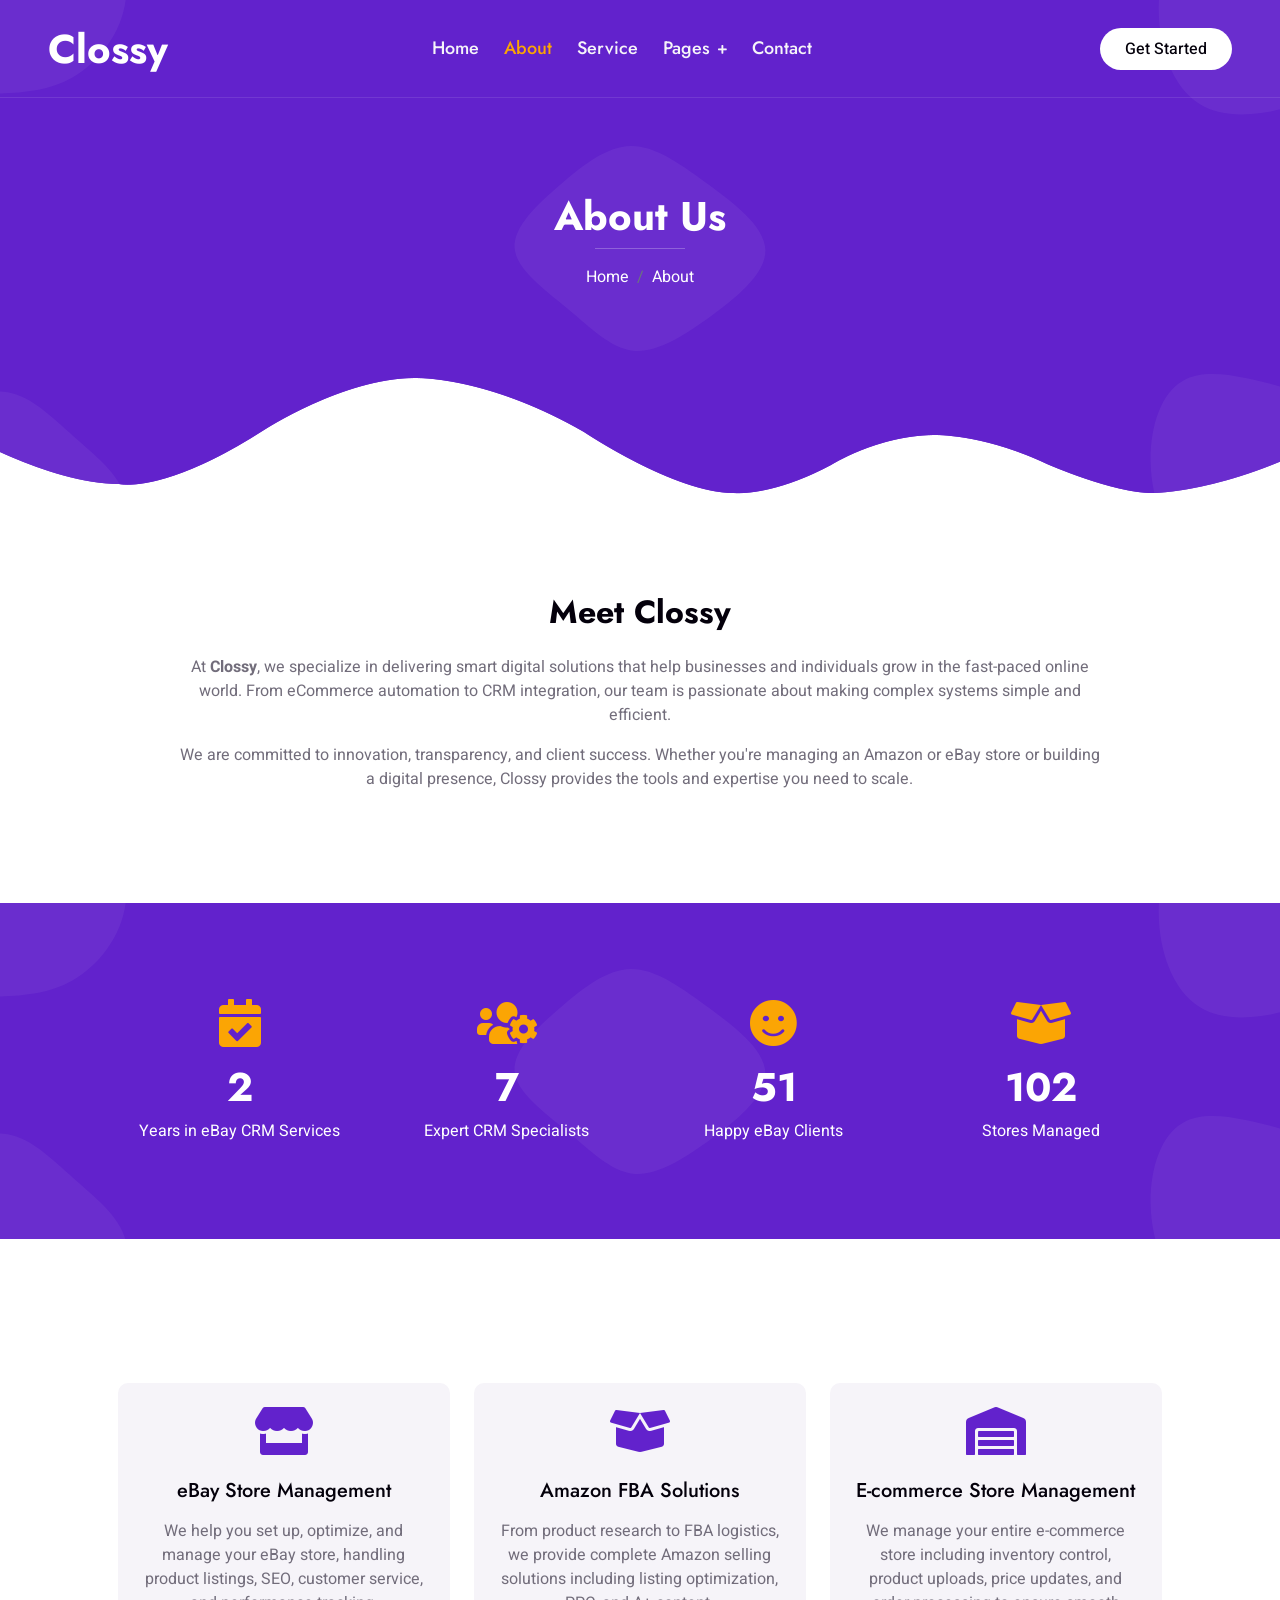
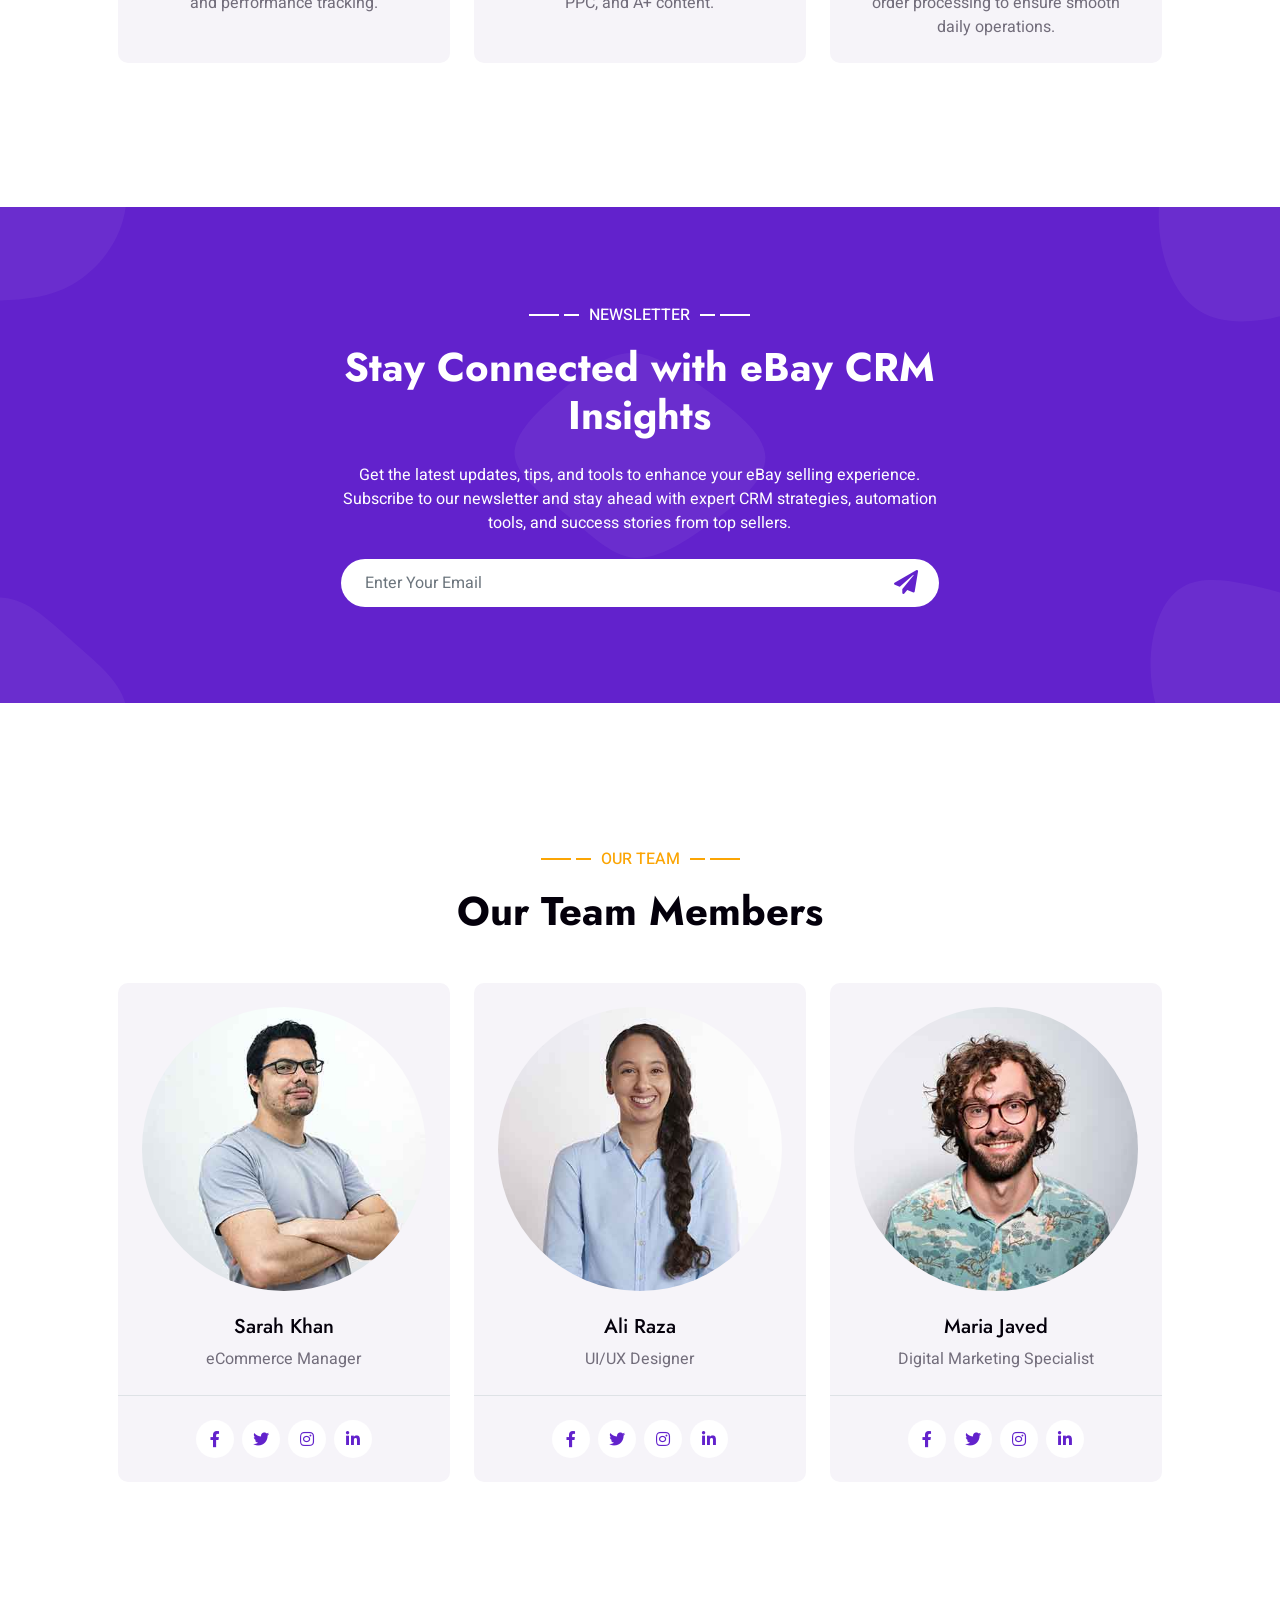
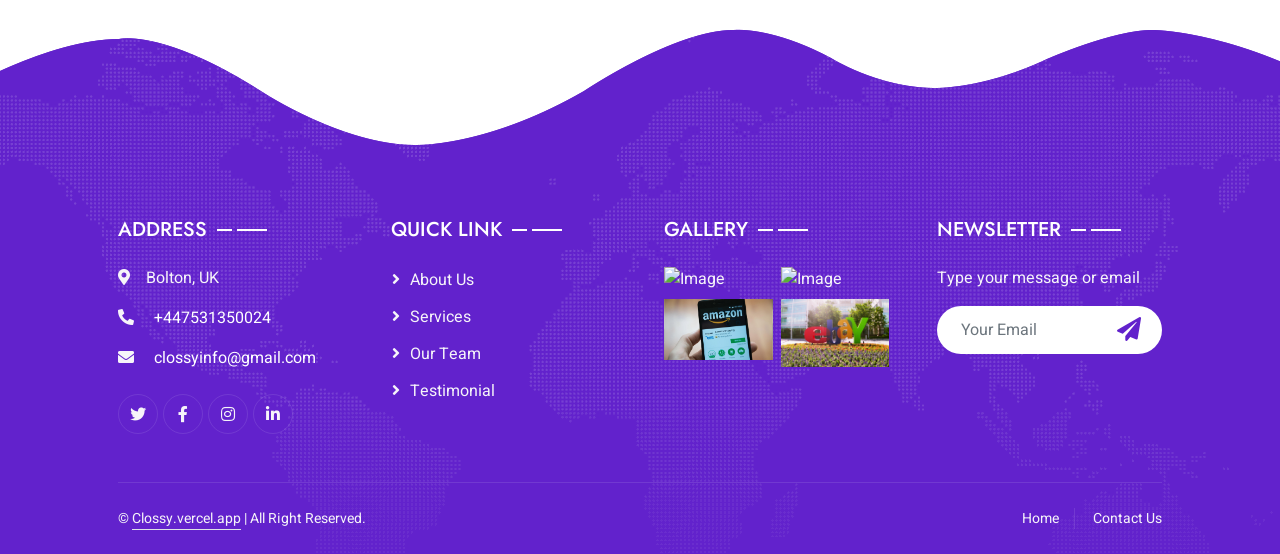
==== commit 34b5e313: "title update" ====
--- a/about.html
+++ b/about.html
@@ -2,7 +2,7 @@
 <html lang="en">
   <head>
     <meta charset="utf-8" />
-    <title>DGital - Digital Agency HTML Template</title>
+    <title>Clossy</title>
     <meta content="width=device-width, initial-scale=1.0" name="viewport" />
     <meta content name="keywords" />
     <meta content name="description" />
@@ -57,7 +57,7 @@
         <nav
           class="navbar navbar-expand-lg navbar-light px-4 px-lg-5 py-3 py-lg-0">
           <a href="index.html" class="navbar-brand p-0">
-            <h1 class="m-0">DGital</h1>
+            <h1 class="m-0">Clossy</h1>
             <!-- <img src="img/logo.png" alt="Logo"> -->
           </a>
           <button
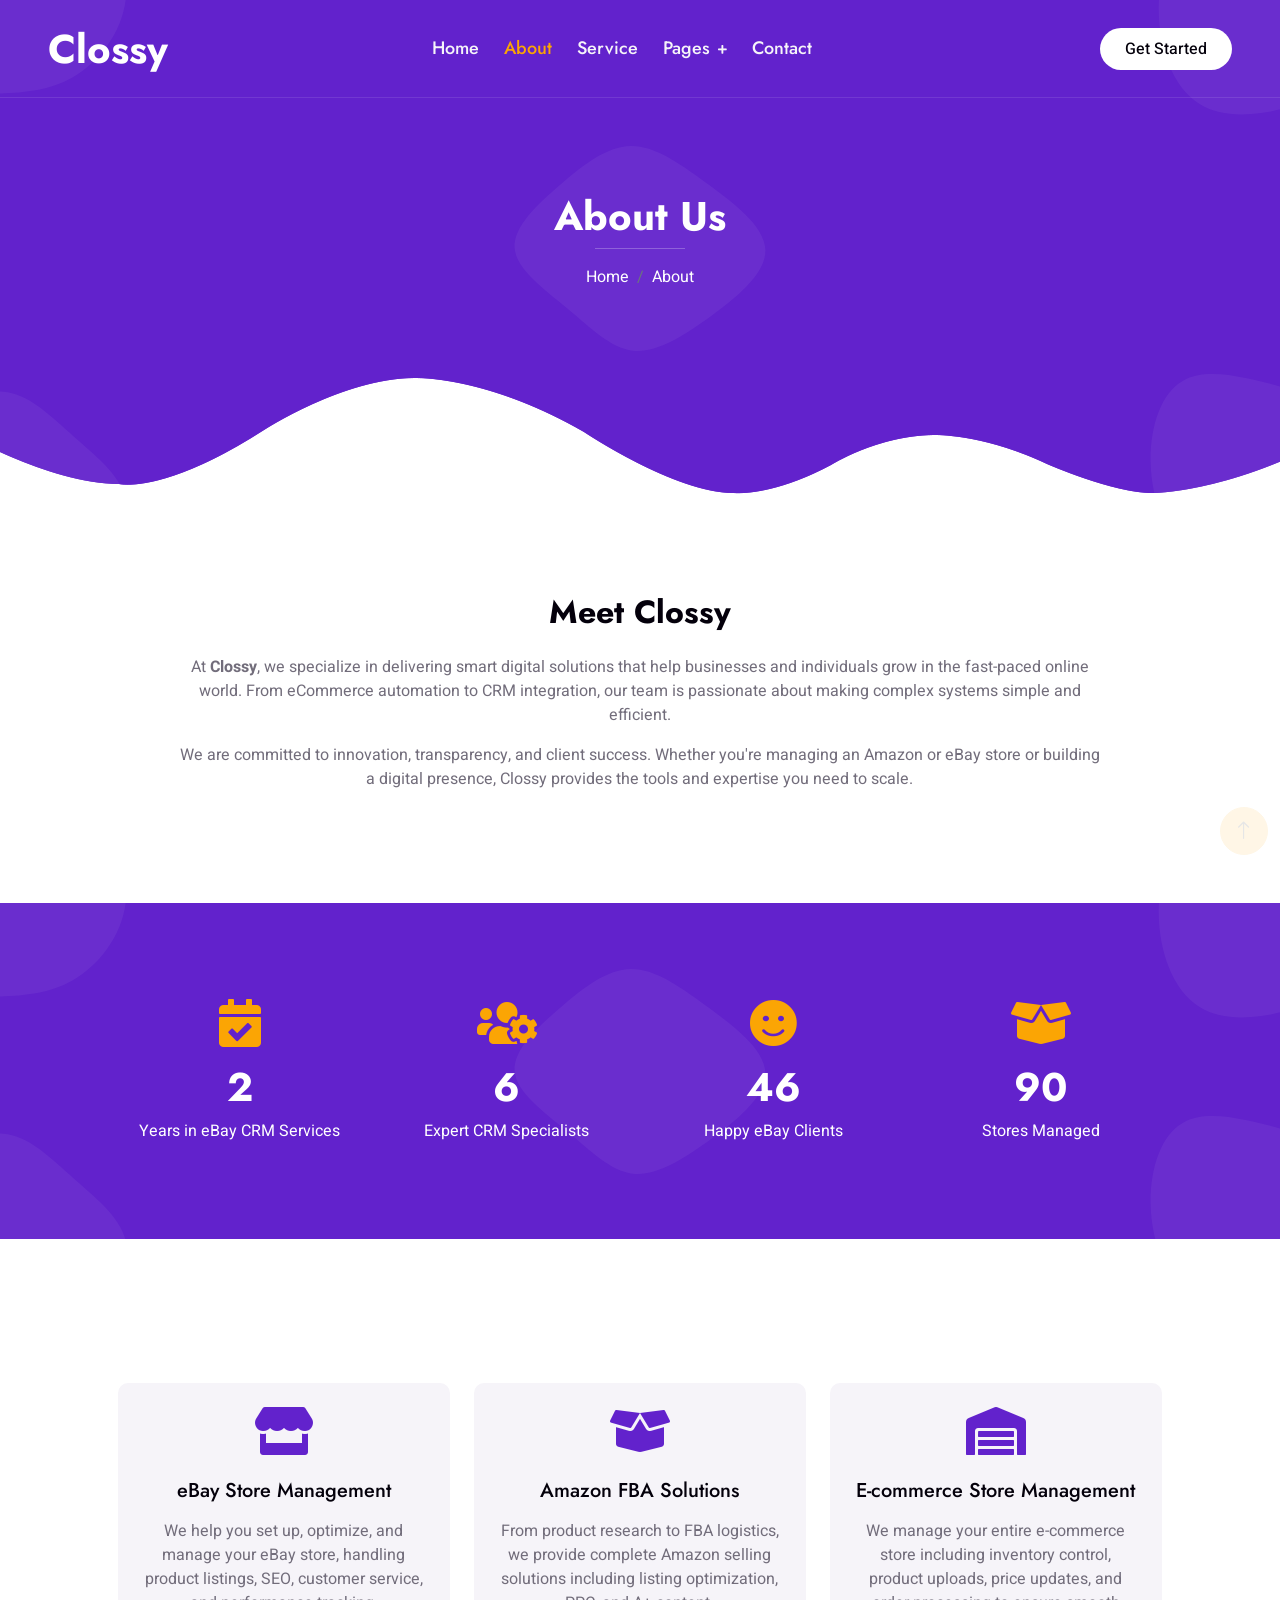
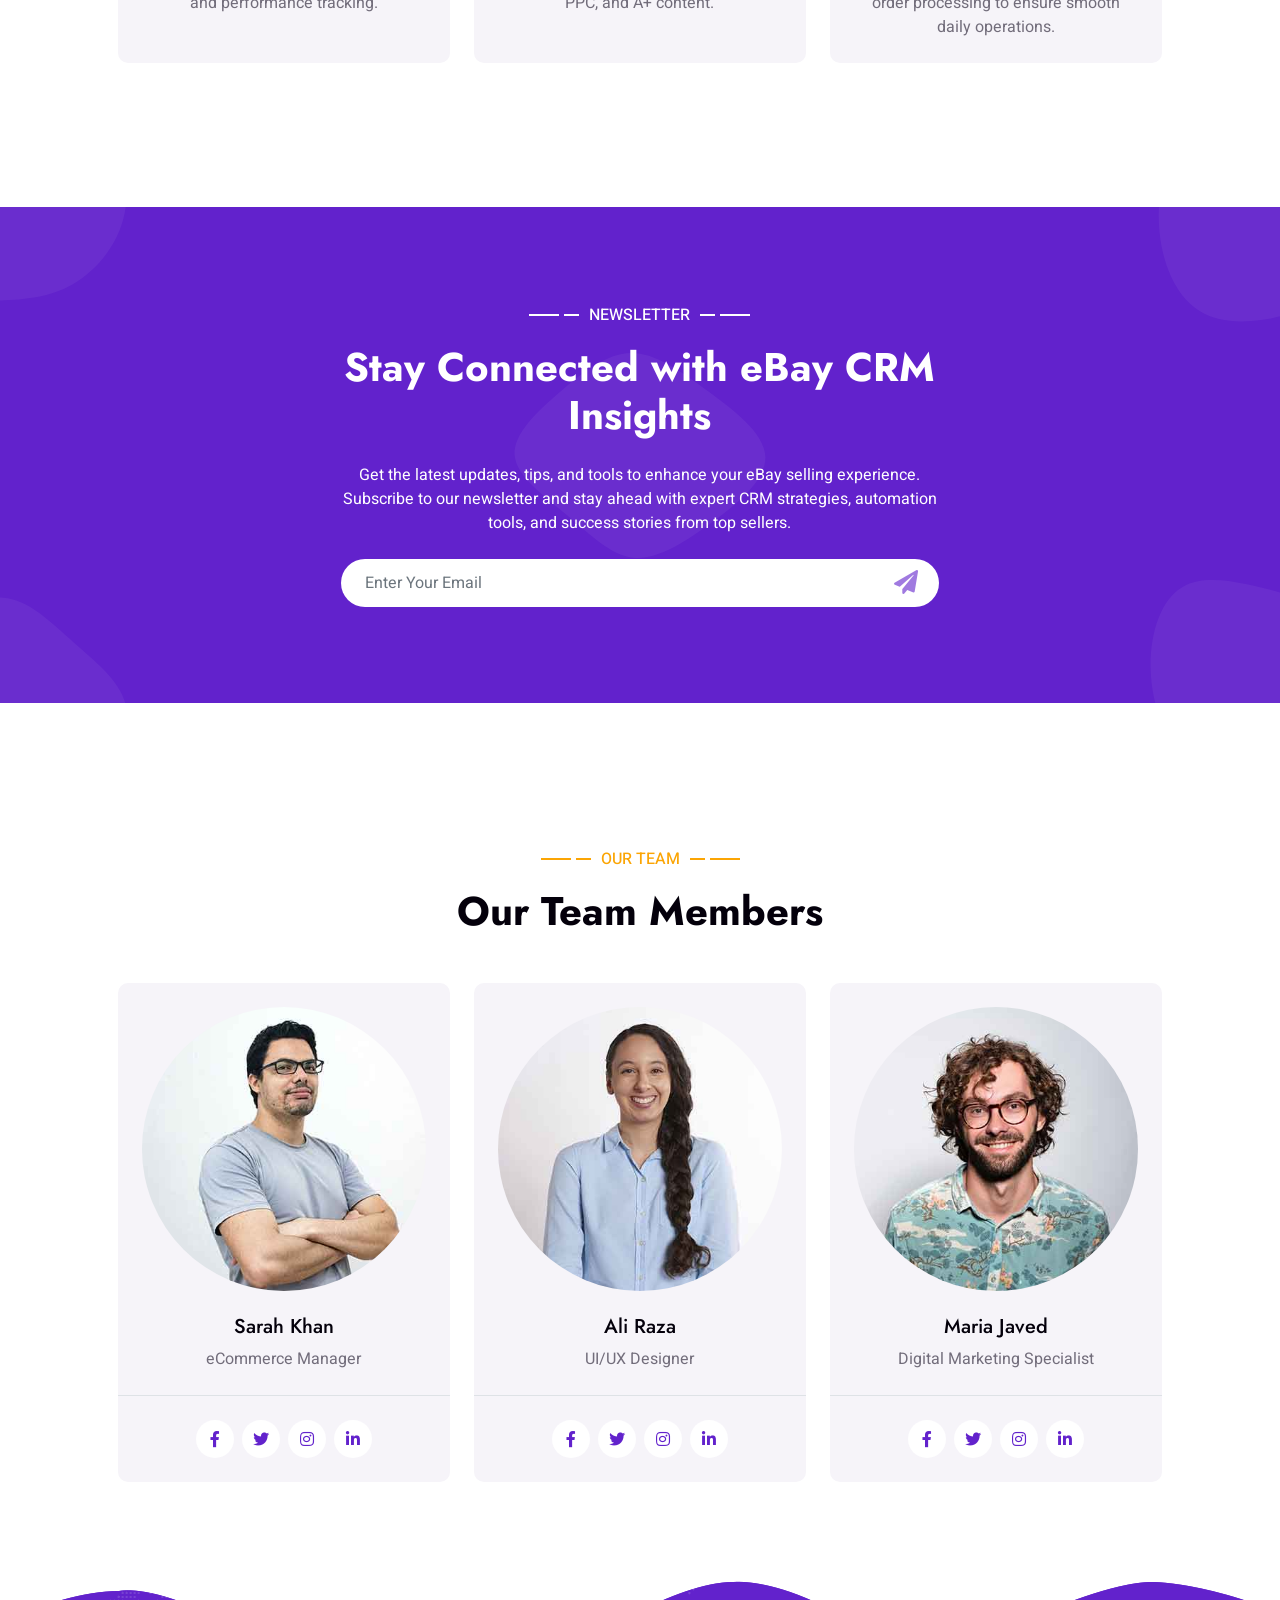
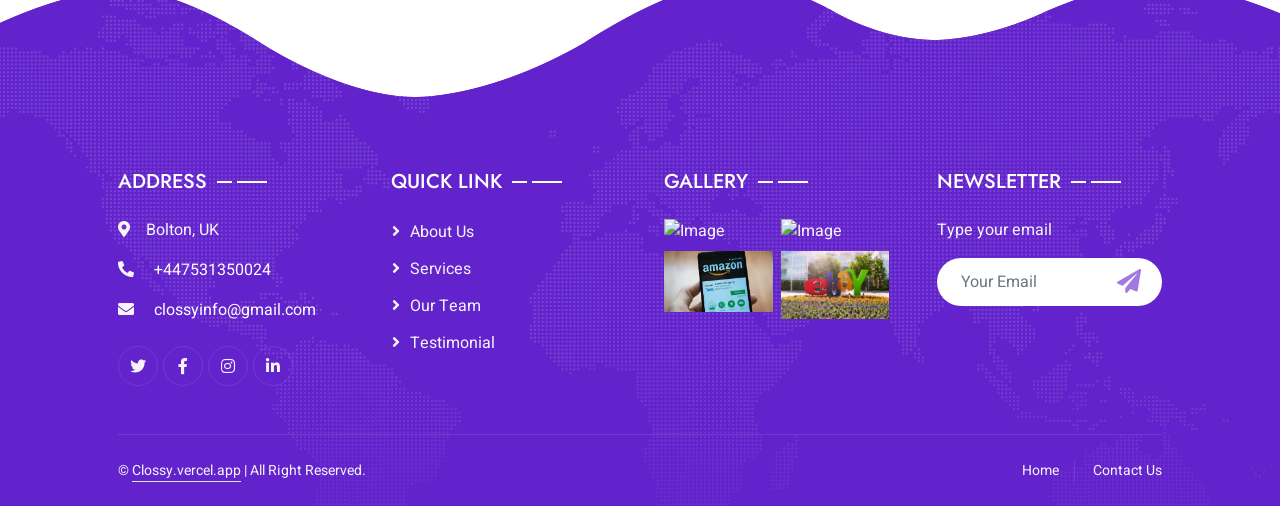
==== commit 2829363b: "contact fields" ====
--- a/about.html
+++ b/about.html
@@ -94,7 +94,7 @@
 
         <div class="container-xxl py-lg-5 py-3 bg-primary hero-header">
           <div class="container my-5 py-lg-5 py-3 px-lg-5">
-            <div class="row g-5 py-lg-5 py-3">
+            <div class="row g-lg-5 gy-5 py-lg-5 py-3">
               <div class="col-12 text-center">
                 <h1 class="text-white animated slideInDown">About Us</h1>
                 <hr class="bg-white mx-auto mt-0" style="width: 90px" />
@@ -250,19 +250,19 @@
                 with expert CRM strategies, automation tools, and success
                 stories from top sellers.
               </p>
-              <form name="submit-to-google-sheet">
+              <form>
                 <div class="position-relative w-100 mt-3">
                   <input
-                    class="form-control border-0 rounded-pill w-100 ps-4 pe-5"
+                    class="form-control border-0 rounded-pill w-100 ps-4 pe-5 body-newslatter"
                     type="email"
                     name="Newslatter"
                     placeholder="Enter Your Email"
                     required
                     style="height: 48px;">
-                  <button type="submit"
-                    class="btn shadow-none position-absolute top-0 end-0 mt-1 me-2">
+                  <a href="contact.html"
+                    class="btn shadow-none position-absolute top-0 end-0 mt-1 me-2 body-newslatter-btn disabled-link">
                     <i class="fa fa-paper-plane text-primary fs-4"></i>
-                  </button>
+                  </a>
                 </div>
               </form>
             </div>
@@ -437,22 +437,22 @@
                 Newsletter<span></span>
               </p>
               <p>
-                Type your message or email
-              </p>
-              <form name="submit-to-google-sheet">
+                Type your email
+              </p>
+              <form>
                 <div class="position-relative w-100 mt-3">
                   <input
-                    class="form-control border-0 rounded-pill w-100 ps-4 pe-5"
+                    class="form-control border-0 rounded-pill w-100 ps-4 pe-5 footer-newslatter"
                     type="email"
                     name="Newslatter-footer"
                     placeholder="Your Email"
                     required
                     style="height: 48px" />
-                  <button
+                  <a href="contact.html"
                     type="submit"
-                    class="btn shadow-none position-absolute top-0 end-0 mt-1 me-2">
+                    class="btn shadow-none position-absolute top-0 end-0 mt-1 me-2 footer-newslatter-btn">
                     <i class="fa fa-paper-plane text-primary fs-4"></i>
-                  </button>
+                  </a>
                 </div>
               </form>
 
--- a/css/style.css
+++ b/css/style.css
@@ -23,7 +23,7 @@
 .back-to-top {
   position: fixed;
   display: none;
-  right: 45px;
+  right: 12px;
   bottom: 45px;
   z-index: 99;
 }
@@ -473,7 +473,7 @@
 
 /*** Footer ***/
 .footer {
-  margin-top: 3rem;
+  /* margin-top: 3rem; */
   padding-top: 9rem;
   background: url(../img/bg-top.png), url(../img/map.png);
   background-position: center top, center center;
@@ -548,7 +548,7 @@
   color: var(--secondary);
 }
 
-@media (max-width: 992px) and (min-width:600px) {
+@media (max-width: 992px) and (min-width: 600px) {
   .customize-img {
     width: 100%;
     max-width: 75%;
@@ -556,3 +556,9 @@
     display: flex;
   }
 }
+
+.disabled-link {
+  pointer-events: none; /* prevents click */
+  opacity: 0.6; /* looks disabled */
+  cursor: not-allowed;
+}
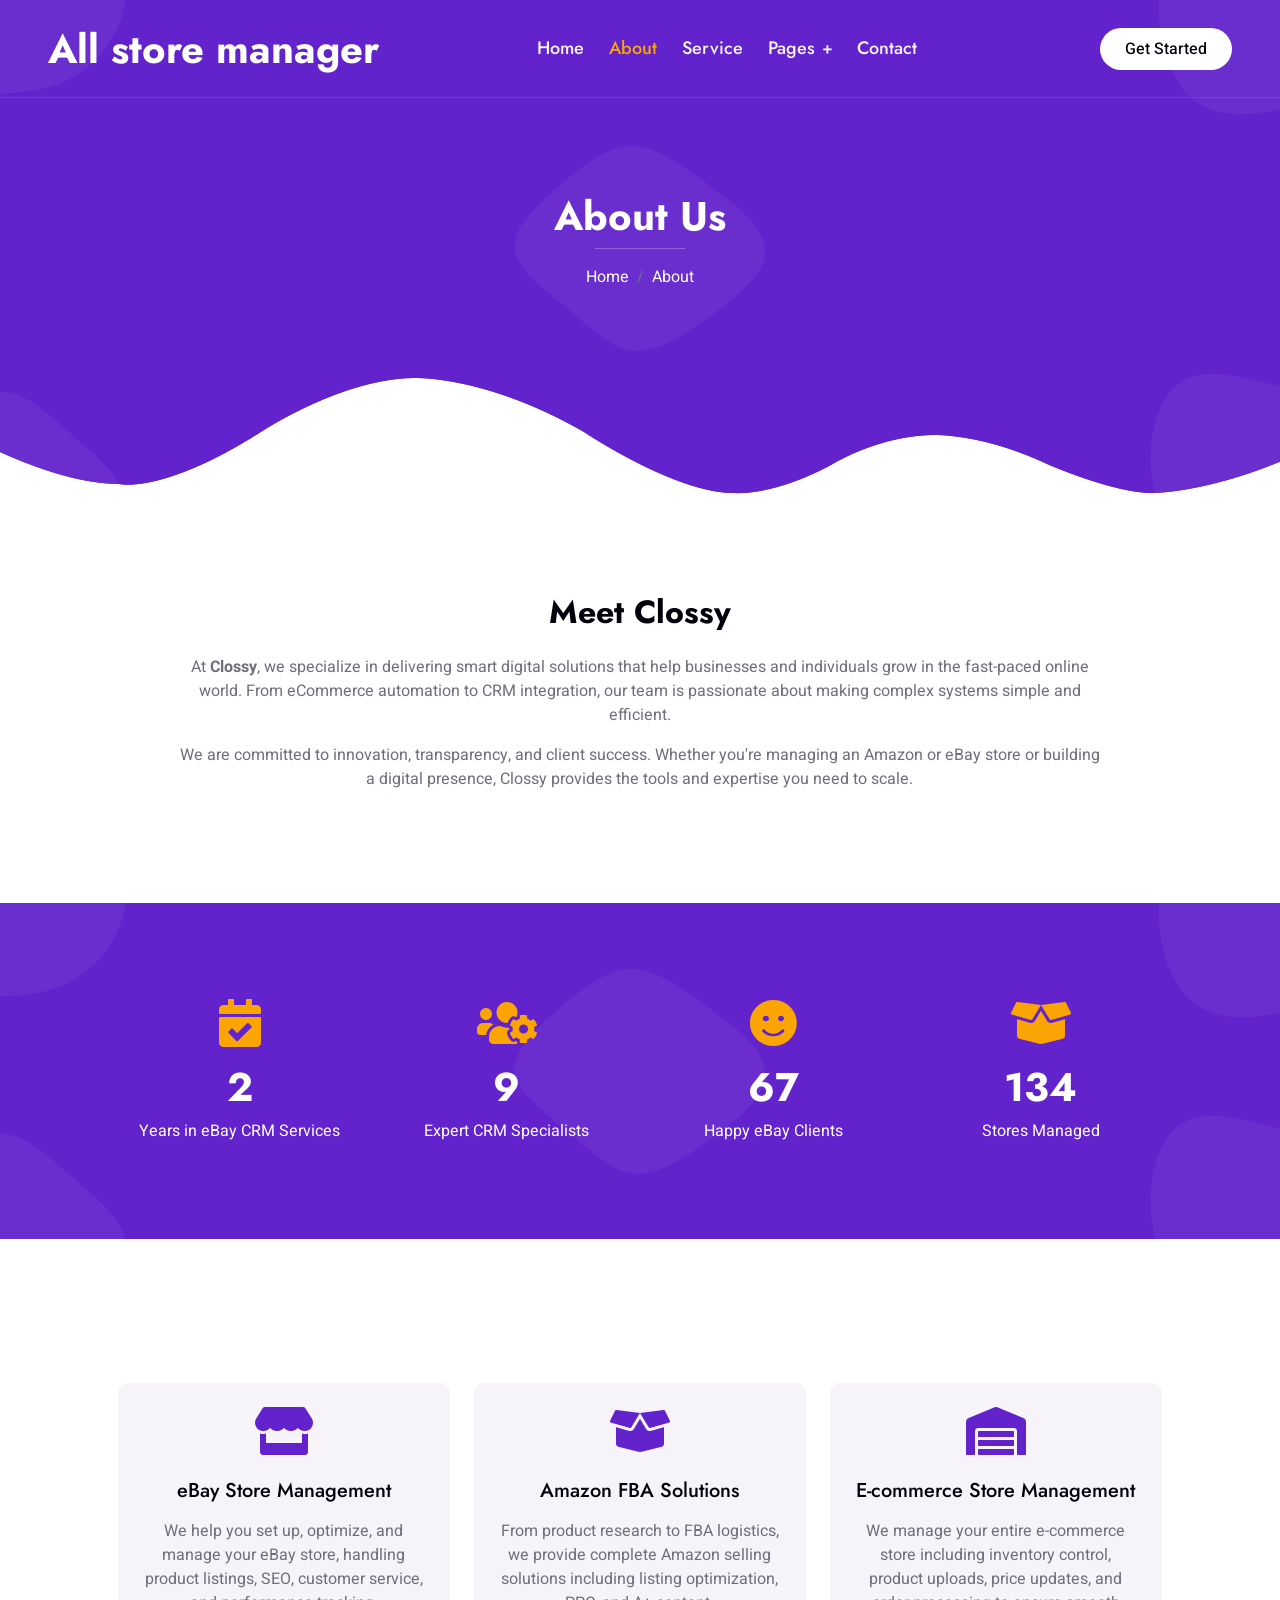
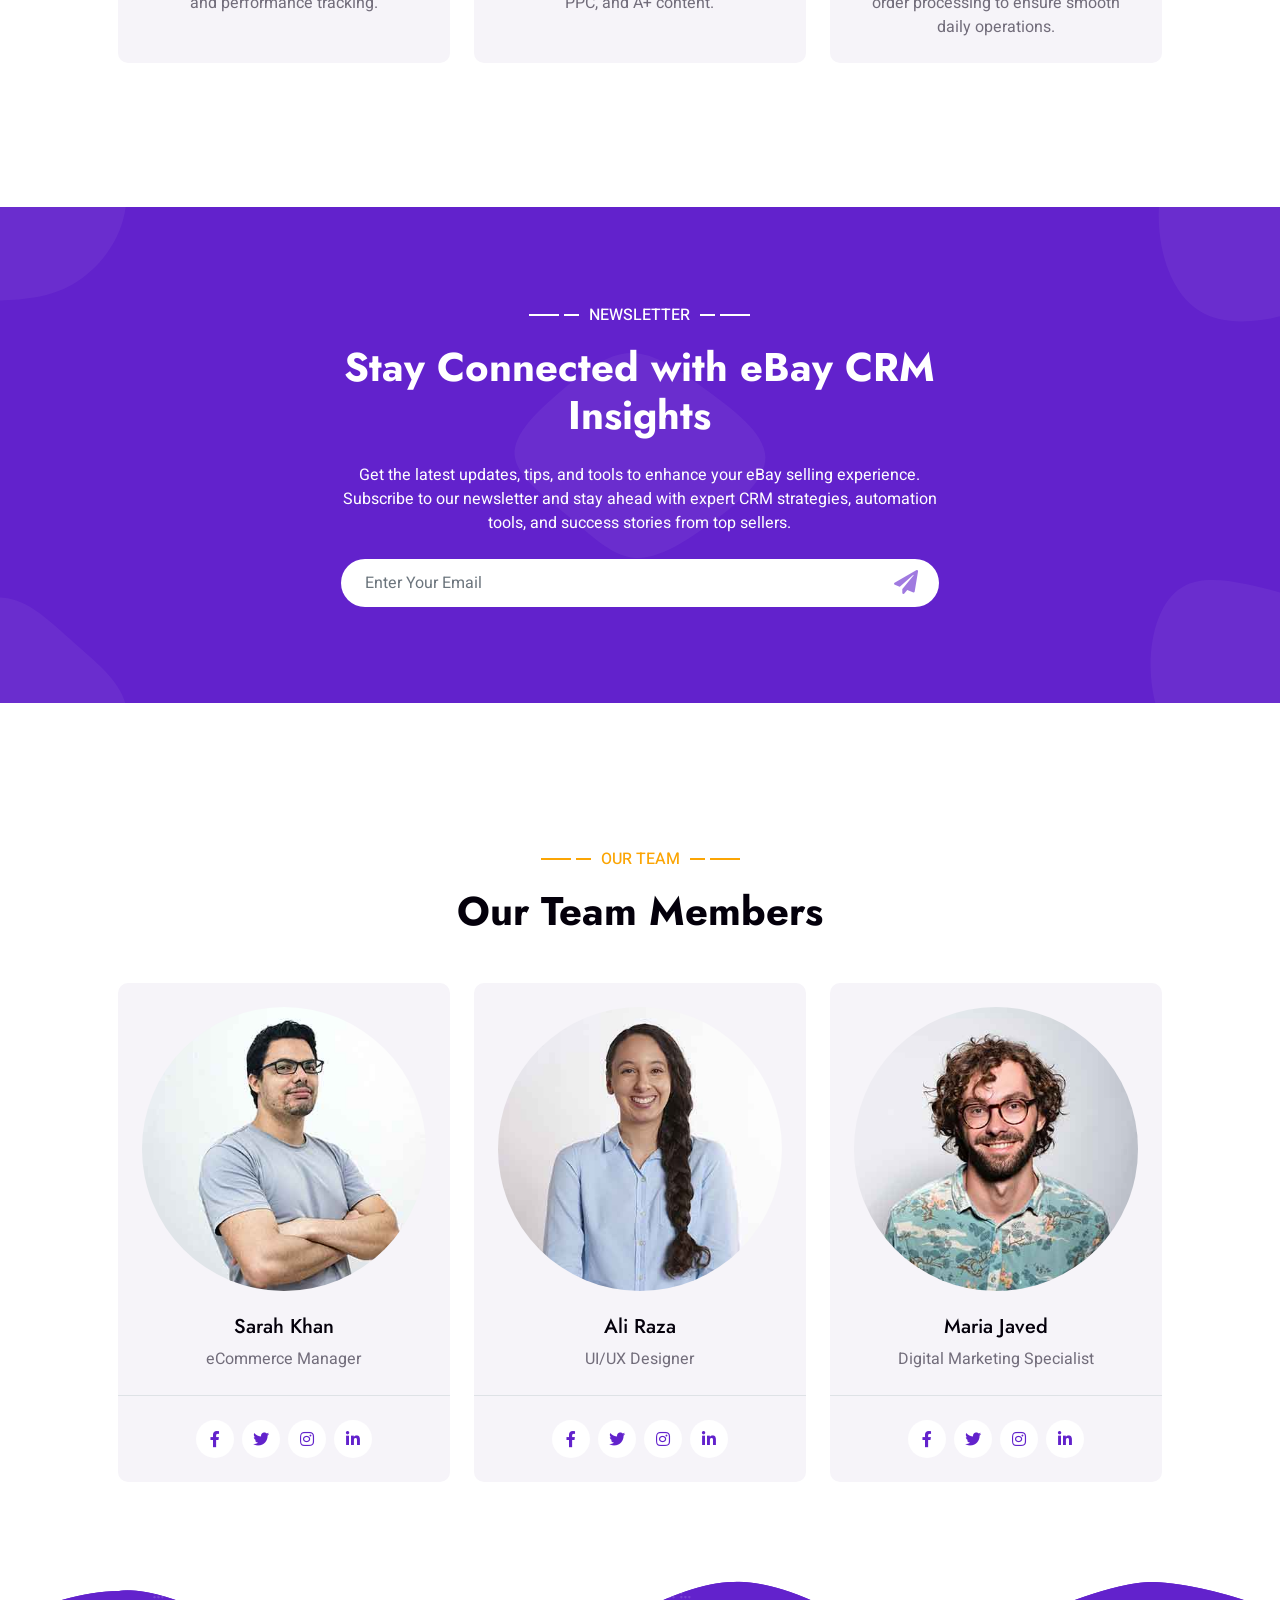
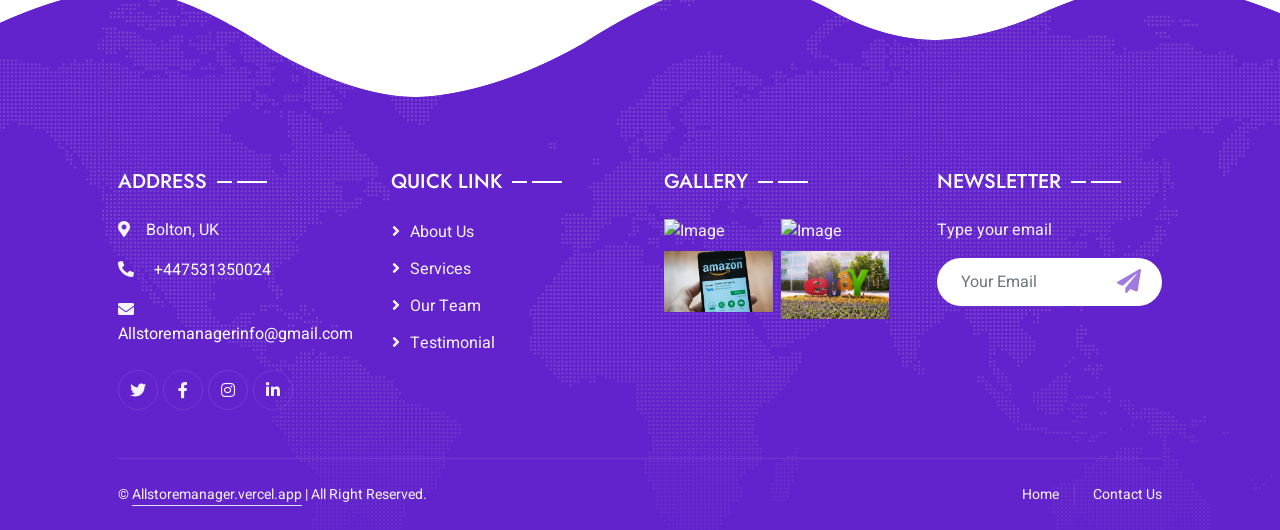
==== commit 3d29c14f: "All store manager" ====
--- a/about.html
+++ b/about.html
@@ -2,7 +2,7 @@
 <html lang="en">
   <head>
     <meta charset="utf-8" />
-    <title>Clossy</title>
+    <title>All store manager</title>
     <meta content="width=device-width, initial-scale=1.0" name="viewport" />
     <meta content name="keywords" />
     <meta content name="description" />
@@ -57,7 +57,7 @@
         <nav
           class="navbar navbar-expand-lg navbar-light px-4 px-lg-5 py-3 py-lg-0">
           <a href="index.html" class="navbar-brand p-0">
-            <h1 class="m-0">Clossy</h1>
+            <h1 class="m-0">All store manager</h1>
             <!-- <img src="img/logo.png" alt="Logo"> -->
           </a>
           <button
@@ -378,8 +378,8 @@
               </p>
               <p>
                 <i class="fa fa-envelope me-3"></i>
-                <a href="mailto:clossyinfo@gmail.com" target="_blank"
-                  class="text-decoration-none text-white">clossyinfo@gmail.com</a>
+                <a href="mailto:allstoremanagerinfo@gmail.com" target="_blank"
+                  class="text-decoration-none text-white">Allstoremanagerinfo@gmail.com</a>
               </p>
               <div class="d-flex pt-2">
                 <a class="btn btn-outline-light btn-social" href="/"><i
@@ -444,7 +444,7 @@
                   <input
                     class="form-control border-0 rounded-pill w-100 ps-4 pe-5 footer-newslatter"
                     type="email"
-                    name="Newslatter-footer"
+                    name="Newslatter"
                     placeholder="Your Email"
                     required
                     style="height: 48px" />
@@ -464,7 +464,7 @@
             <div class="row">
               <div class="col-md-6 text-center text-md-start mb-3 mb-md-0">
                 &copy; <a class="border-bottom"
-                  href="https://clossy.vercel.app/">Clossy.vercel.app</a> | All
+                  href="https://allstoremanager.vercel.app/">Allstoremanager.vercel.app</a> | All
                 Right Reserved.
               </div>
               <div class="col-md-6 text-center text-md-end">
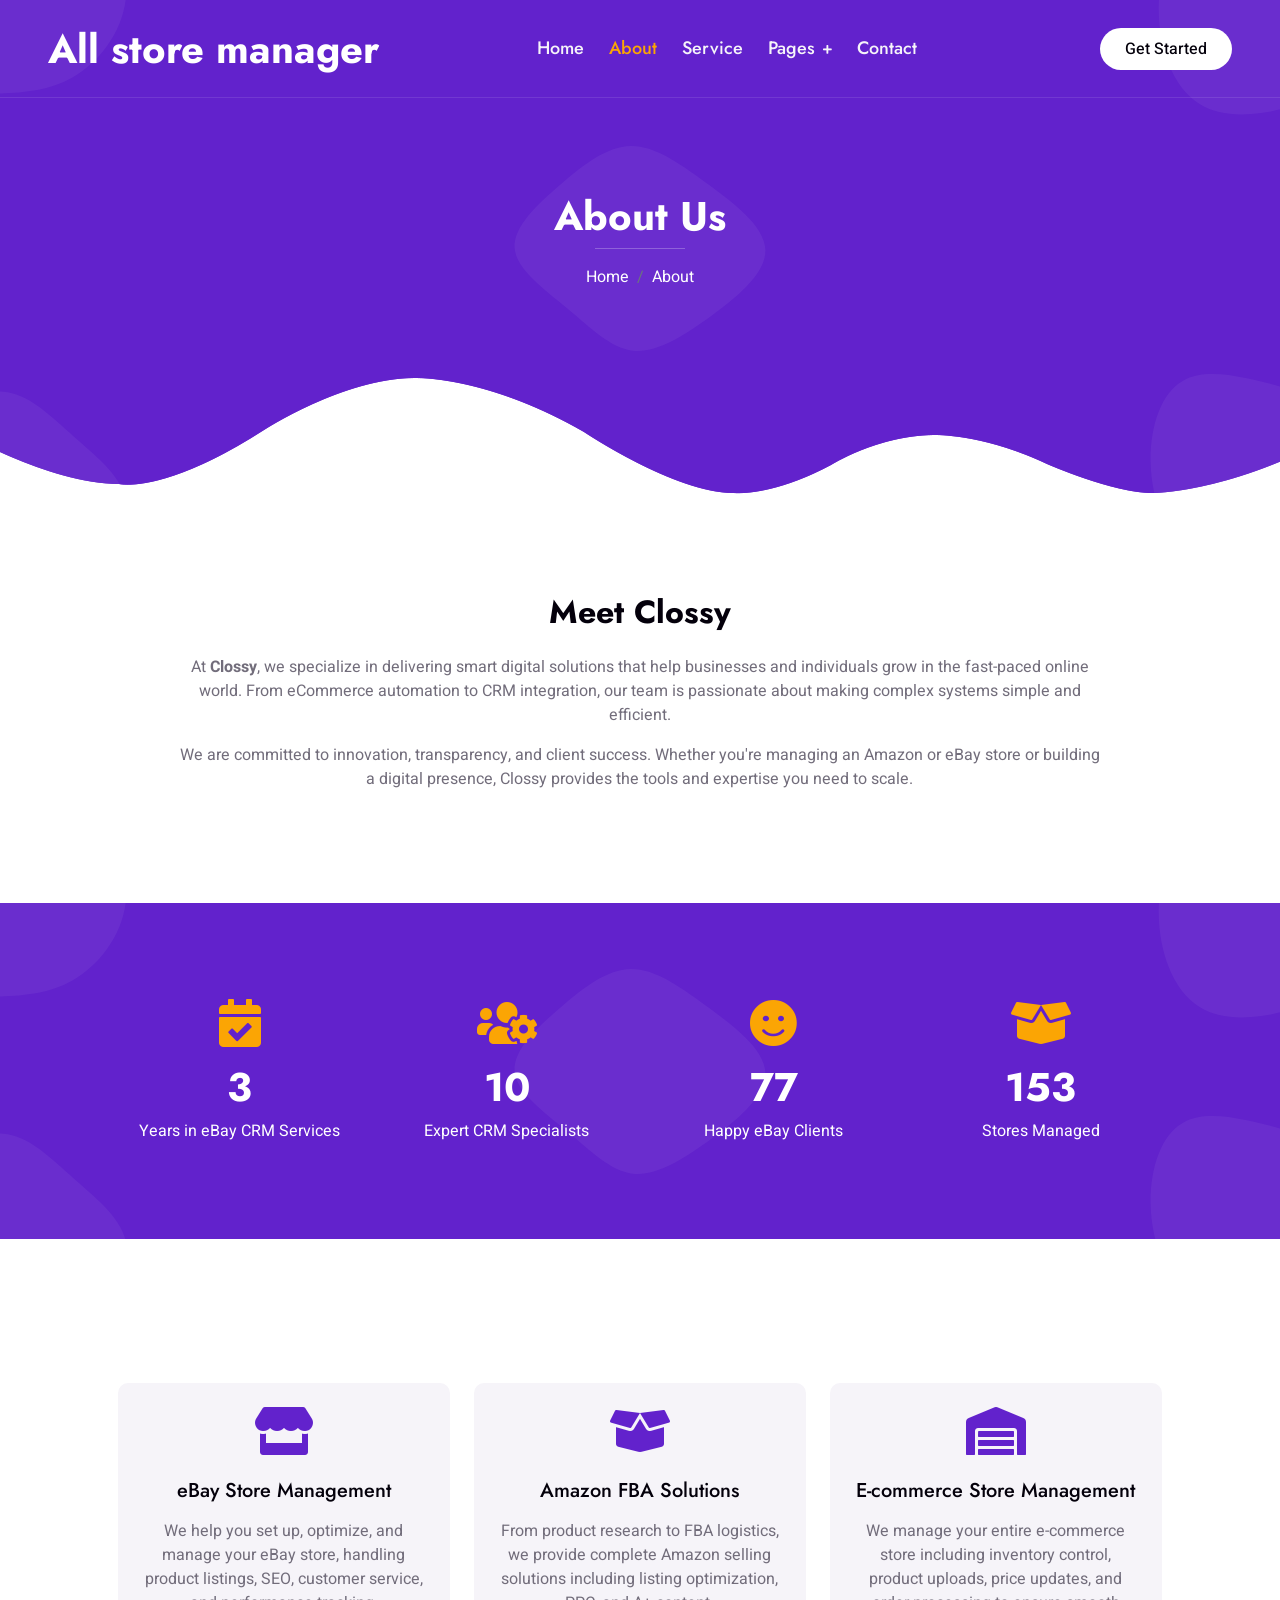
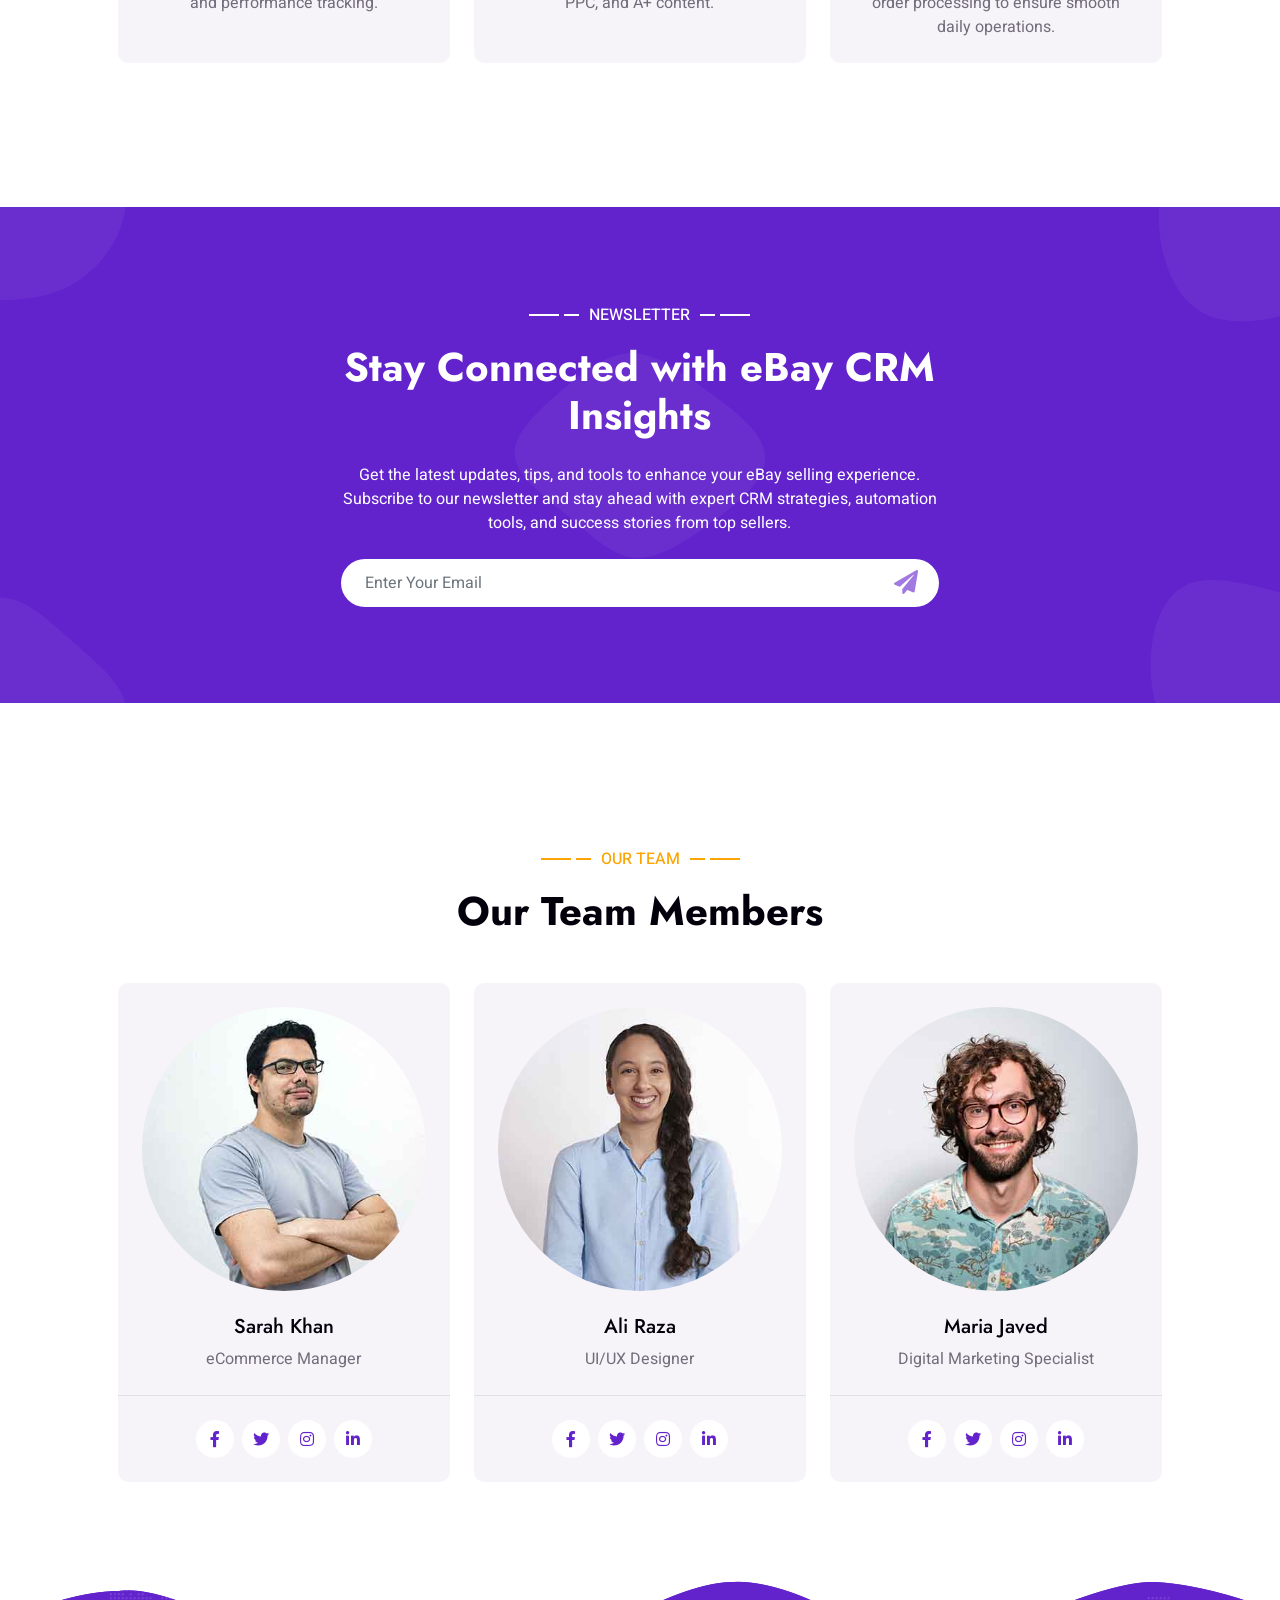
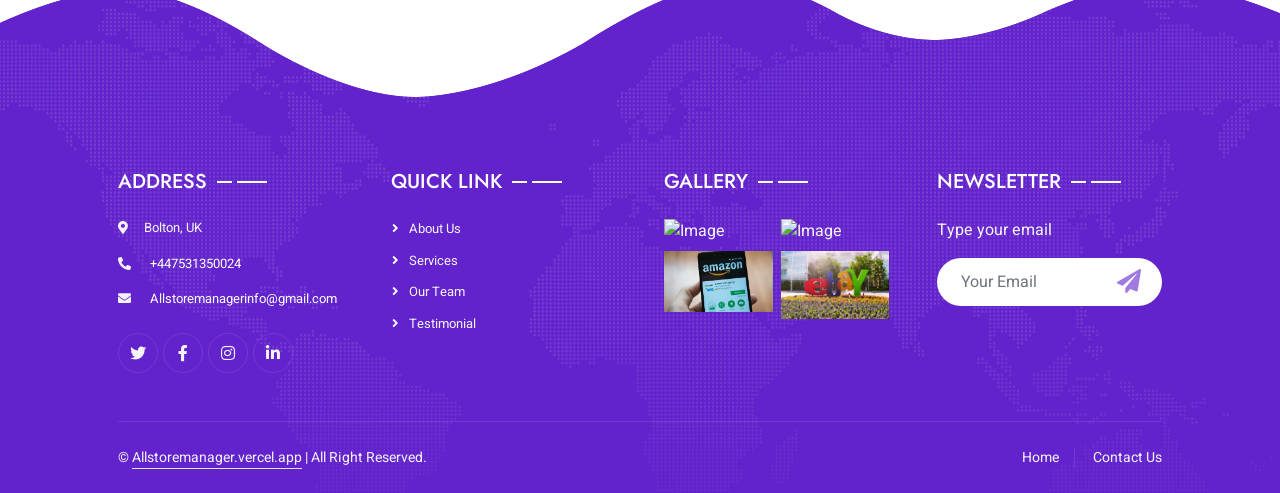
==== commit 083d9b1f: "1" ====
--- a/about.html
+++ b/about.html
@@ -367,16 +367,16 @@
               <p class="section-title text-white h5 mb-4">
                 Address<span></span>
               </p>
-              <p>
+              <p class="contact-link">
                 <i class="fa fa-map-marker-alt me-3"></i>Bolton, UK
               </p>
-              <p>
+              <p class="contact-link">
                 <i class="fa fa-phone-alt me-3"></i>
                 <a href="tel:+447531350024"
                   class="text-decoration-none text-white"
                   target="_blank">+447531350024</a>
               </p>
-              <p>
+              <p class="contact-link">
                 <i class="fa fa-envelope me-3"></i>
                 <a href="mailto:allstoremanagerinfo@gmail.com" target="_blank"
                   class="text-decoration-none text-white">Allstoremanagerinfo@gmail.com</a>
@@ -396,10 +396,10 @@
               <p class="section-title text-white h5 mb-4">
                 Quick Link<span></span>
               </p>
-              <a class="btn btn-link" href="about.html">About Us</a>
-              <a class="btn btn-link" href="service.html">Services</a>
-              <a class="btn btn-link" href="team.html">Our Team</a>
-              <a class="btn btn-link" href="testimonial.html">Testimonial</a>
+              <a class="btn btn-link contact-link" href="about.html">About Us</a>
+              <a class="btn btn-link contact-link" href="service.html">Services</a>
+              <a class="btn btn-link contact-link" href="team.html">Our Team</a>
+              <a class="btn btn-link contact-link" href="testimonial.html">Testimonial</a>
             </div>
             <div class="col-md-6 col-lg-3">
               <p class="section-title text-white h5 mb-4">
--- a/css/style.css
+++ b/css/style.css
@@ -562,3 +562,7 @@
   opacity: 0.6; /* looks disabled */
   cursor: not-allowed;
 }
+
+.contact-link{
+  font-size: 13px;
+}
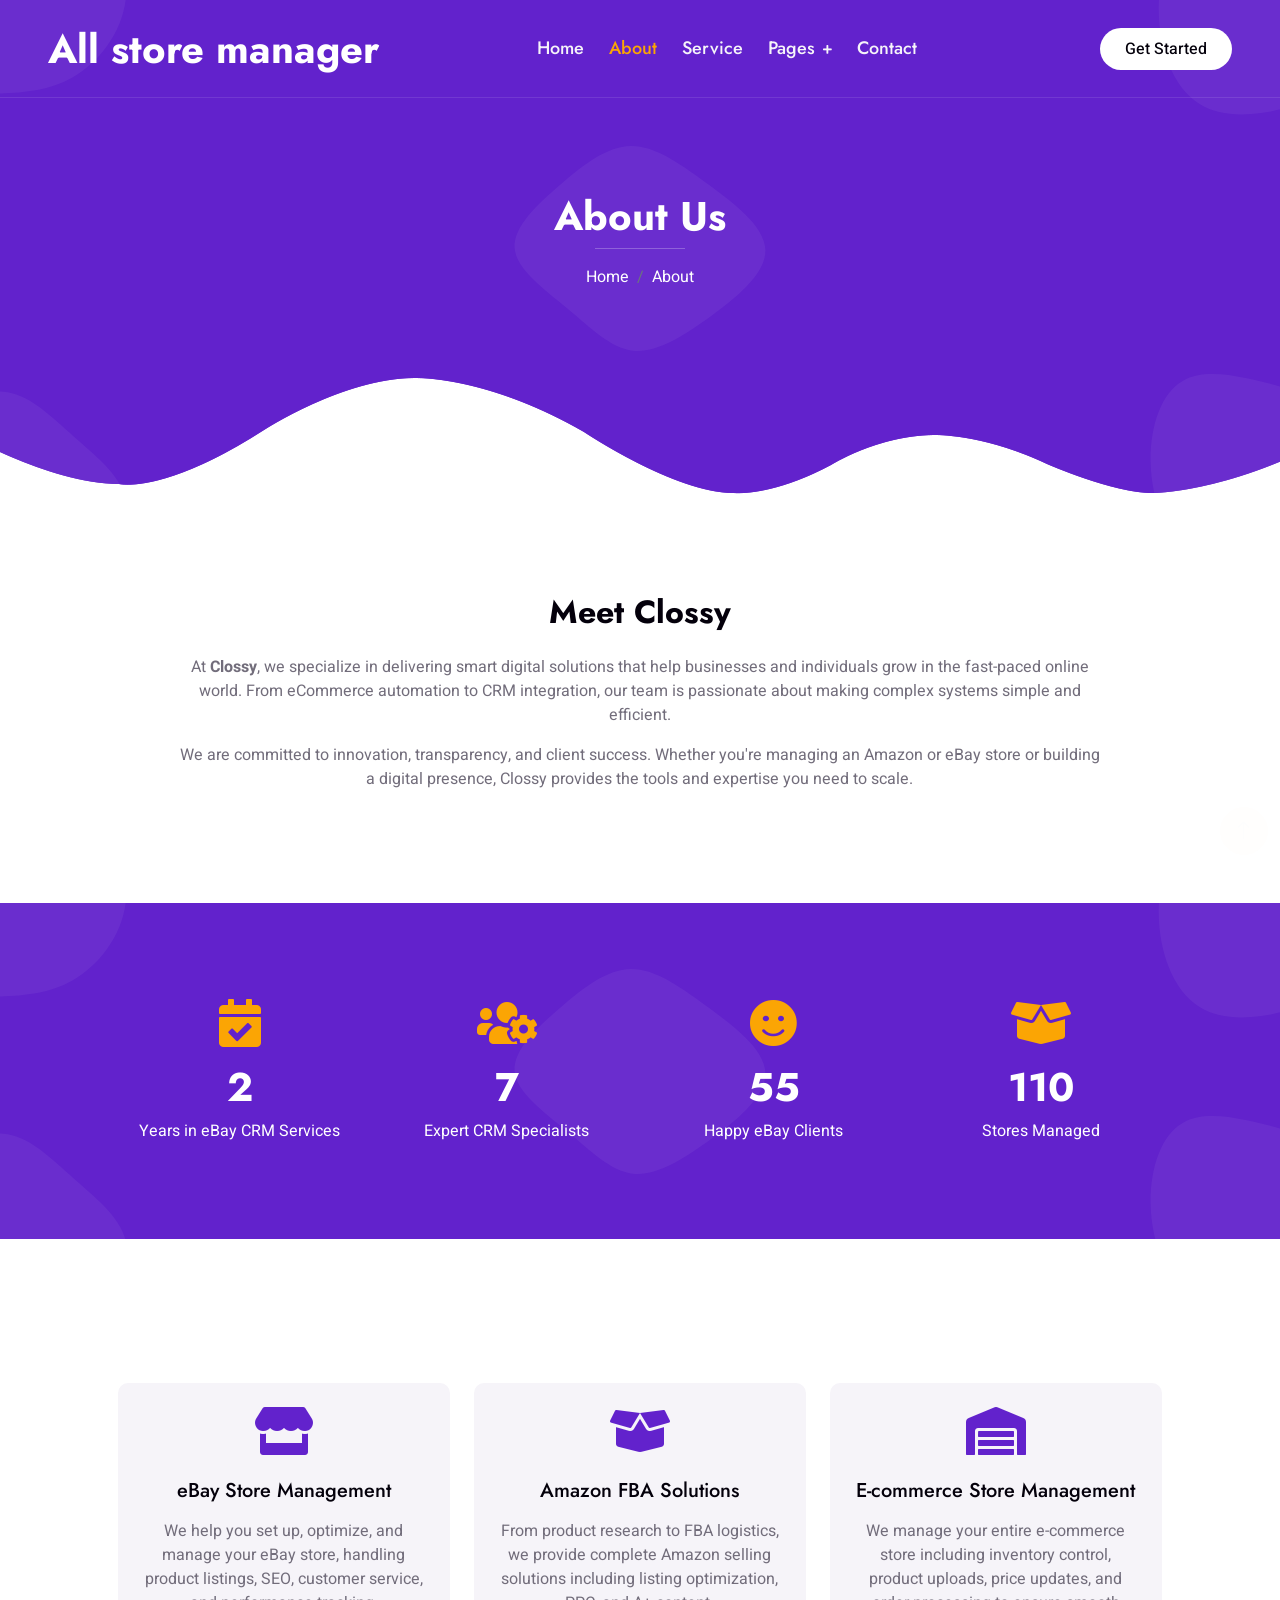
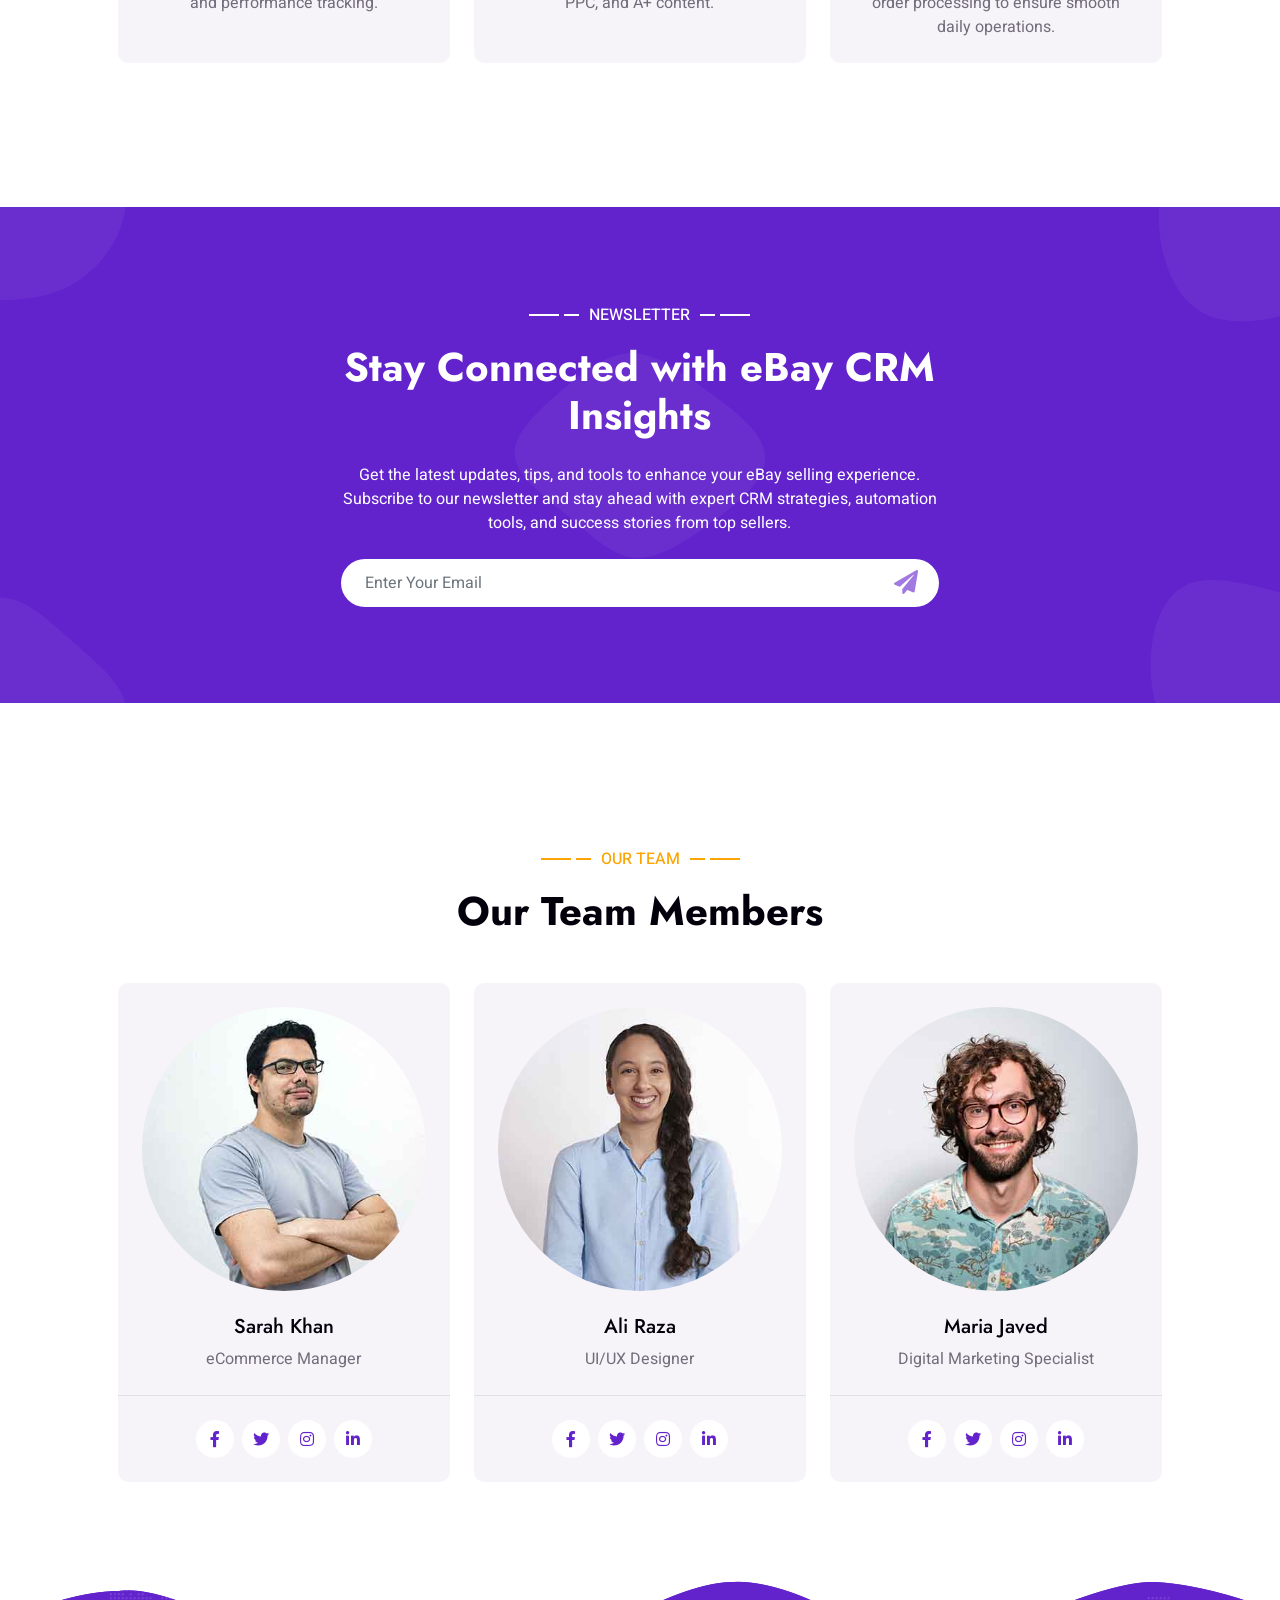
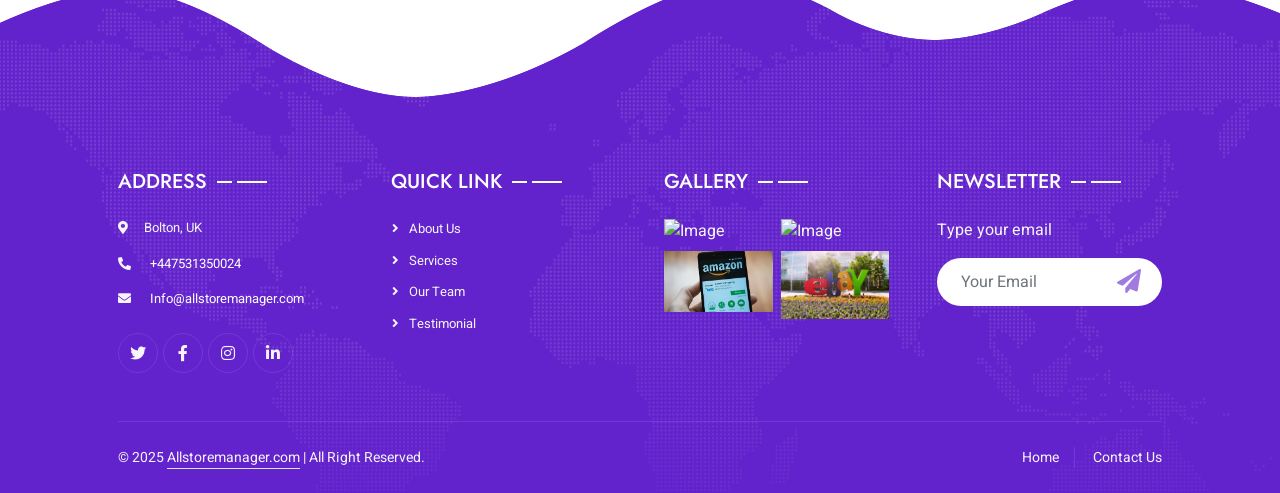
==== commit 4ca27a22: "email update" ====
--- a/about.html
+++ b/about.html
@@ -378,8 +378,8 @@
               </p>
               <p class="contact-link">
                 <i class="fa fa-envelope me-3"></i>
-                <a href="mailto:allstoremanagerinfo@gmail.com" target="_blank"
-                  class="text-decoration-none text-white">Allstoremanagerinfo@gmail.com</a>
+                <a href="mailto:info@allstoremanager.com" target="_blank"
+                  class="text-decoration-none text-white">Info@allstoremanager.com</a>
               </p>
               <div class="d-flex pt-2">
                 <a class="btn btn-outline-light btn-social" href="/"><i
@@ -463,8 +463,8 @@
           <div class="copyright">
             <div class="row">
               <div class="col-md-6 text-center text-md-start mb-3 mb-md-0">
-                &copy; <a class="border-bottom"
-                  href="https://allstoremanager.vercel.app/">Allstoremanager.vercel.app</a> | All
+                &copy; 2025 <a class="border-bottom"
+                  href="https://allstoremanager.vercel.app/">Allstoremanager.com</a> | All
                 Right Reserved.
               </div>
               <div class="col-md-6 text-center text-md-end">
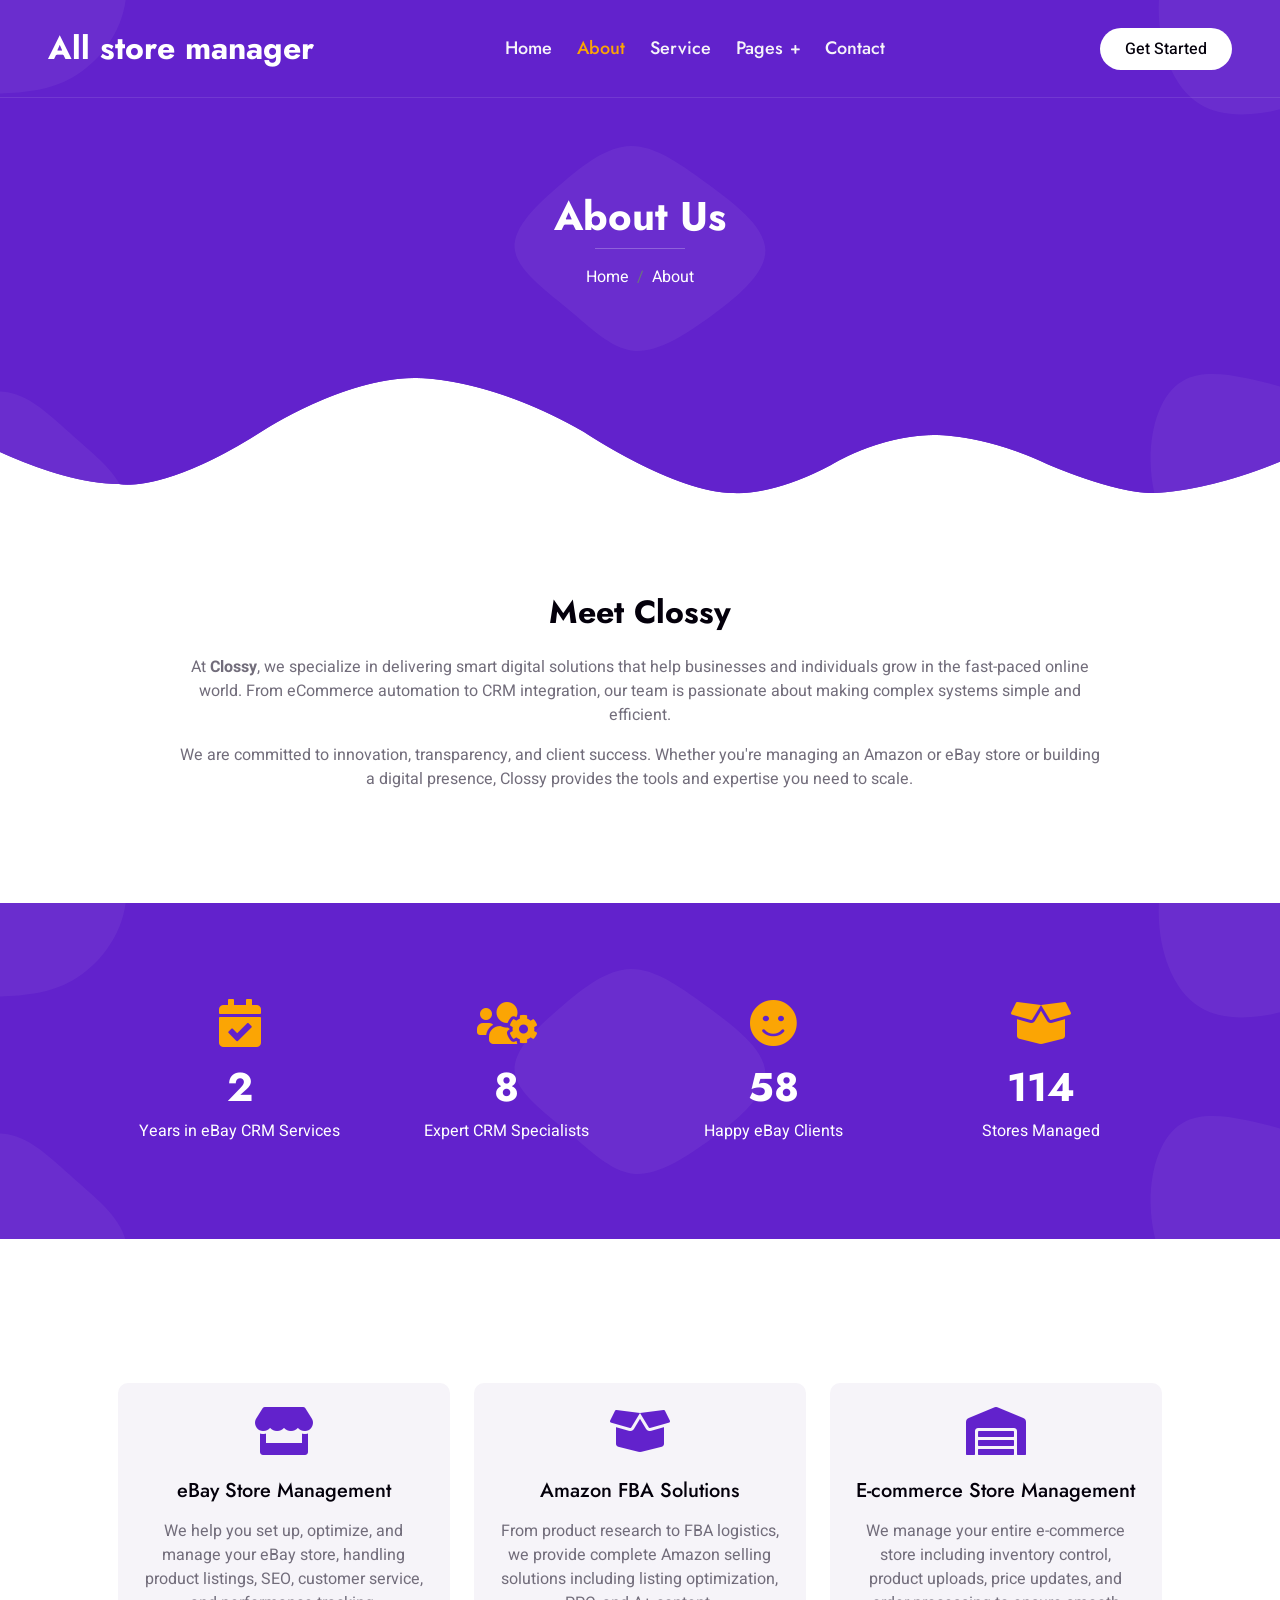
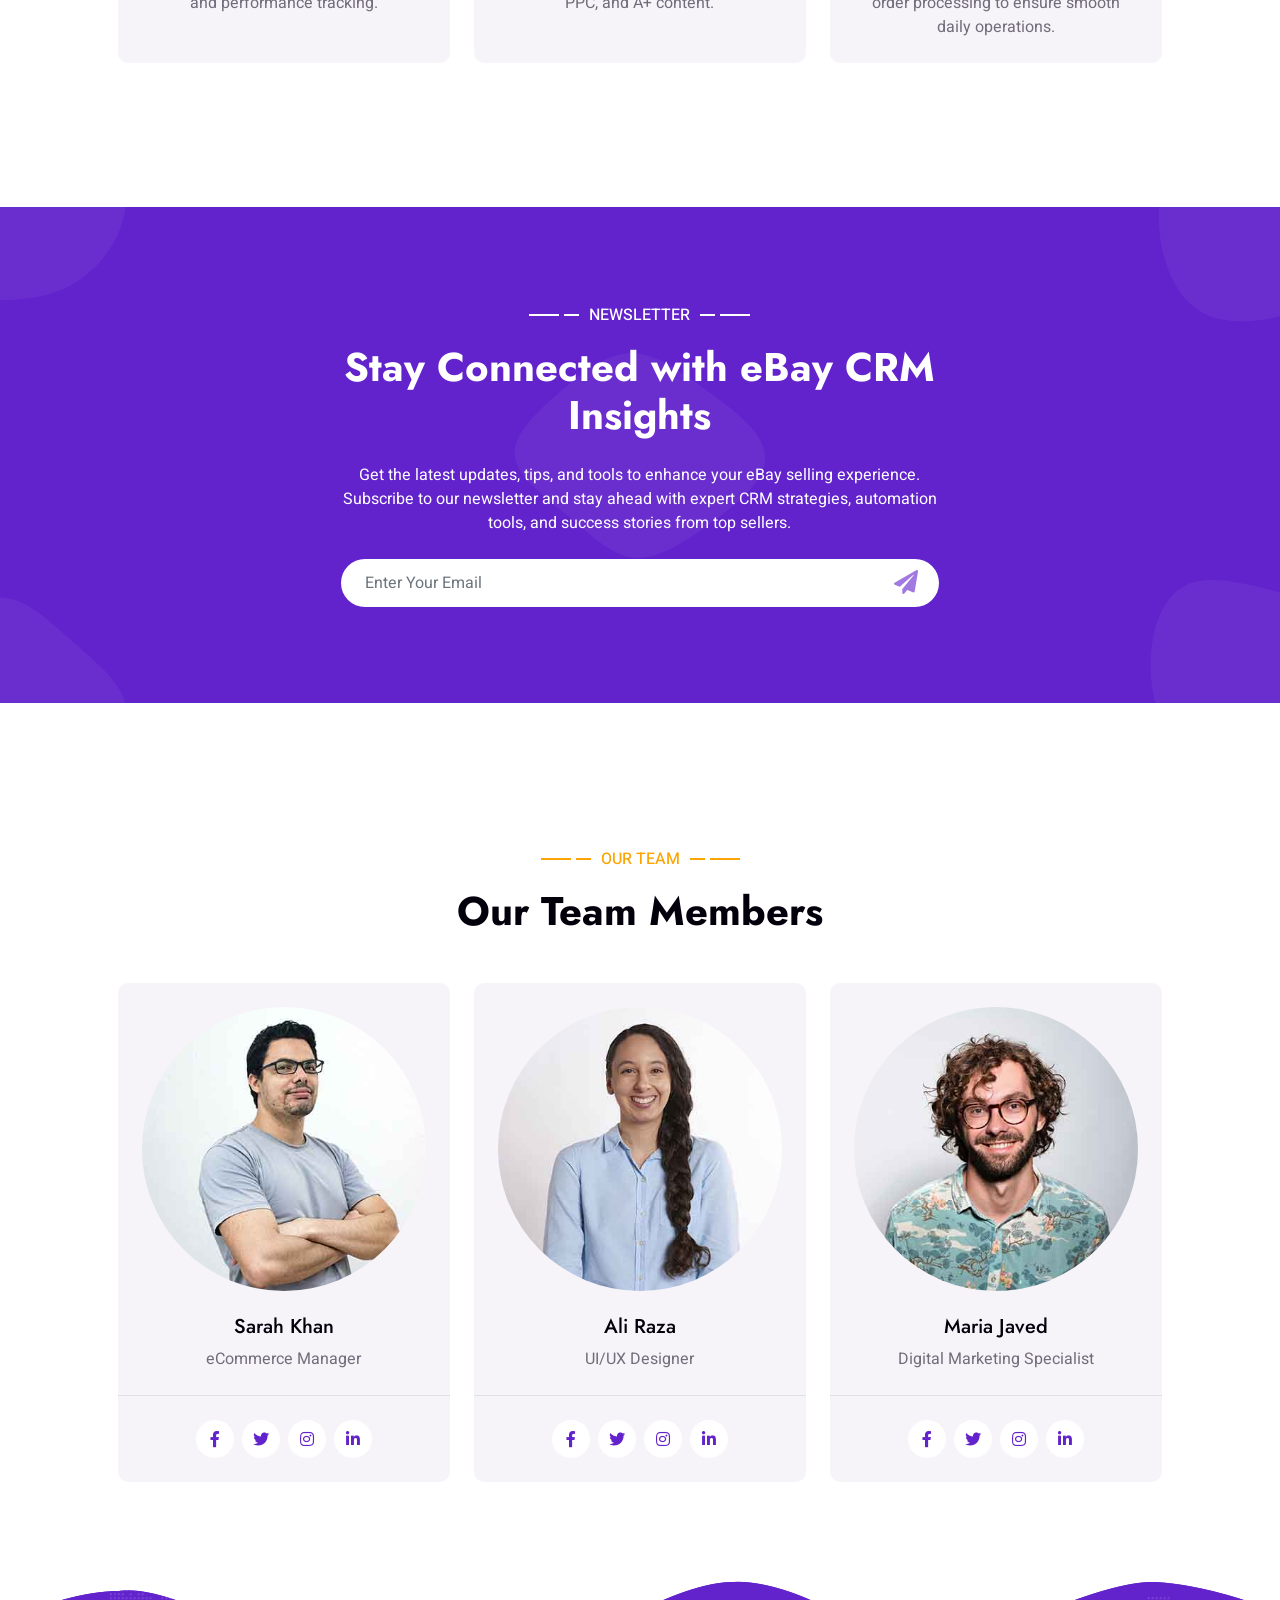
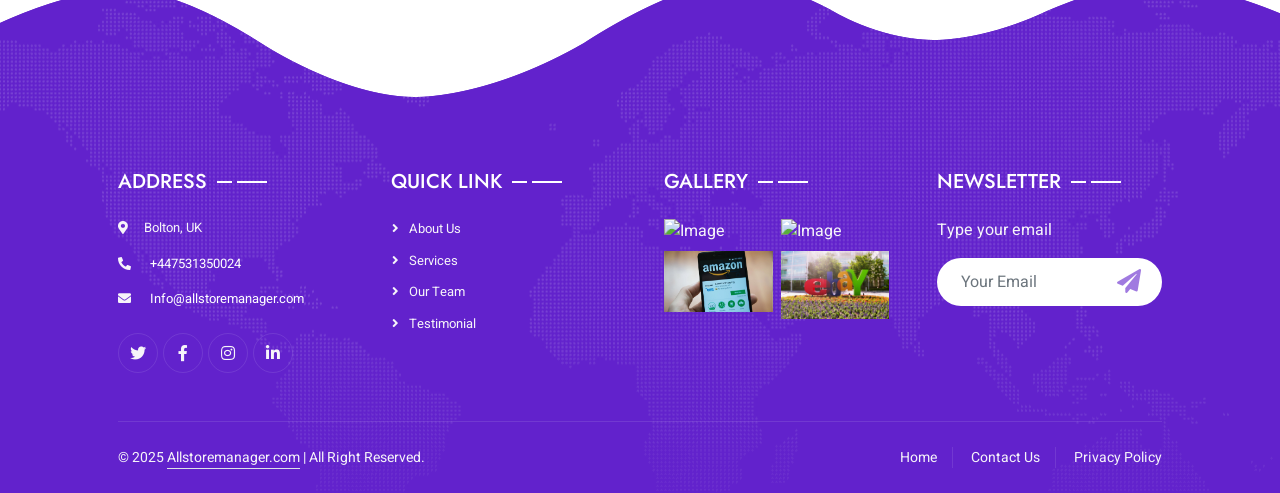
==== commit c822fbef: "careated the privacy_policy page" ====
--- a/about.html
+++ b/about.html
@@ -57,7 +57,7 @@
         <nav
           class="navbar navbar-expand-lg navbar-light px-4 px-lg-5 py-3 py-lg-0">
           <a href="index.html" class="navbar-brand p-0">
-            <h1 class="m-0">All store manager</h1>
+            <h1 class="m-0 fs-sm-1 fs-2">All store manager</h1>
             <!-- <img src="img/logo.png" alt="Logo"> -->
           </a>
           <button
@@ -82,6 +82,8 @@
                   <a href="team.html" class="dropdown-item">Our Team</a>
                   <a href="testimonial.html"
                     class="dropdown-item">Testimonial</a>
+                    <a href="privacy-policy.html"
+                    class="dropdown-item">Privacy Policy</a>
                 </div>
               </div>
               <a href="contact.html" class="nav-item nav-link">Contact</a>
@@ -471,6 +473,7 @@
                 <div class="footer-menu">
                   <a href="index.html">Home</a>
                   <a href="contact.html">Contact Us</a>
+                  <a href="privacy-policy.html">Privacy Policy</a>
                 </div>
               </div>
             </div>
--- a/css/style.css
+++ b/css/style.css
@@ -566,3 +566,10 @@
 .contact-link{
   font-size: 13px;
 }
+
+
+.privacy-policy{
+  .heading{
+    color: #6222cc;
+  }
+}
